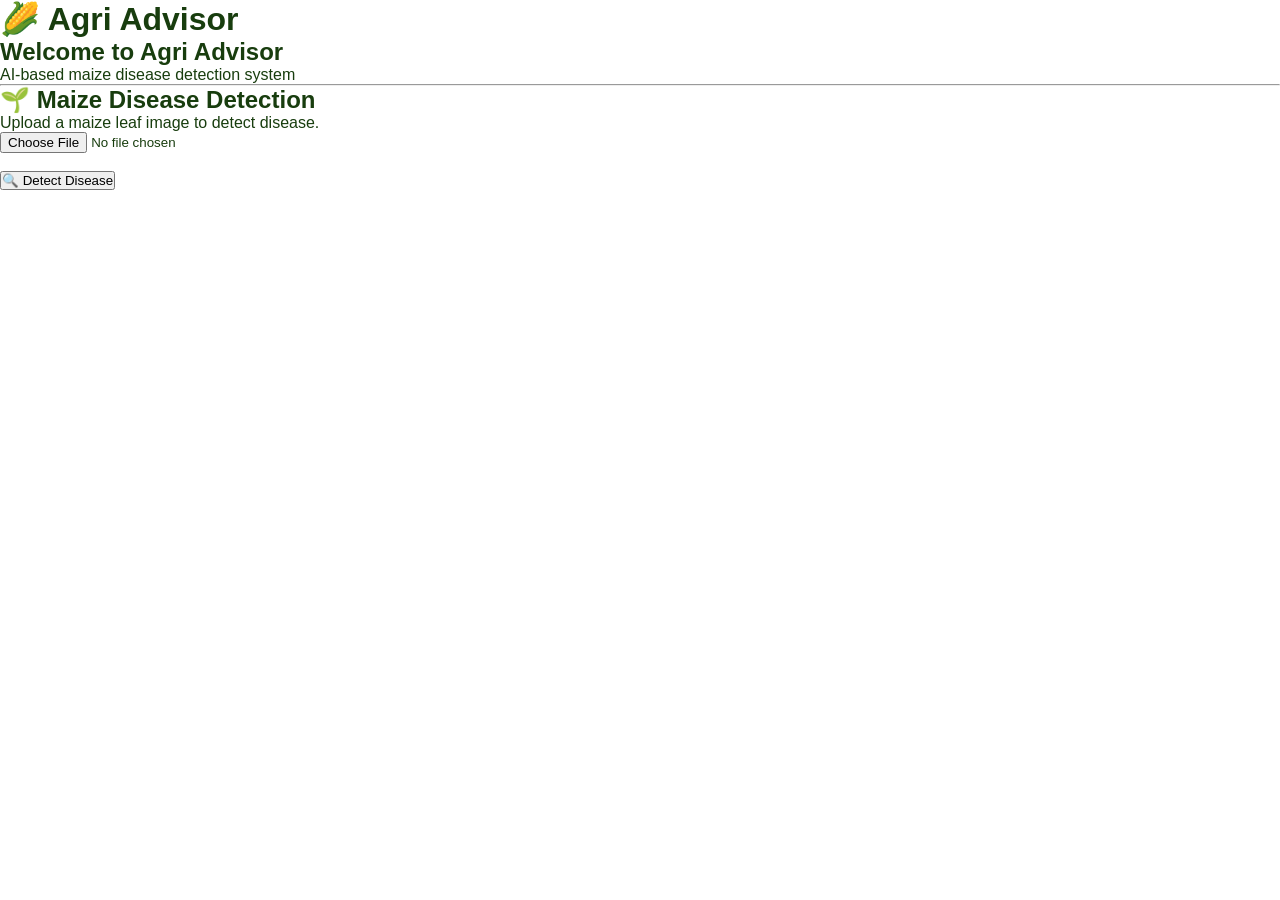
==== dashboard.html @ 48e2f0b3 "Initial commit - Agri Advisor maize disease detection" ====
<!DOCTYPE html>
<html lang="en">

<head>
    <meta charset="UTF-8">
    <meta name="viewport" content="width=device-width, initial-scale=1.0">

    <title>Agri Advisor Dashboard</title>

    <link rel="stylesheet" href="style.css">
</head>

<body>

    <h1>🌽 Agri Advisor</h1>

    <h2>Welcome to Agri Advisor</h2>

    <p>
        AI-based maize disease detection system
    </p>

    <hr>

    <h2>🌱 Maize Disease Detection</h2>

    <p>
        Upload a maize leaf image to detect disease.
    </p>

    <input
        type="file"
        id="maizeImage"
        accept="image/*"
    >

    <br><br>

    <button>
        🔍 Detect Disease
    </button>

</body>

</html>
---- style.css ----
* {
    margin: 0;
    padding: 0;
    box-sizing: border-box;
}

html {
    scroll-behavior: smooth;
}

body {
    font-family: Arial, sans-serif;
    color: #183d0e;
}


/* =========================
   NAVBAR
========================= */

.navbar {
    height: 75px;

    padding: 0 7%;

    display: flex;

    justify-content: space-between;

    align-items: center;

    background: #0b3008;

    color: white;
}

.logo {
    font-size: 24px;

    font-weight: bold;
}

.nav-links {
    display: flex;

    align-items: center;

    gap: 28px;
}

.nav-links a {
    color: white;

    text-decoration: none;

    font-size: 15px;
}

.nav-links a:hover {
    color: #d8ef61;
}

.nav-links button {
    border: none;

    background: #379b14;

    color: white;

    padding: 12px 24px;

    border-radius: 25px;

    cursor: pointer;

    font-weight: bold;
}


/* =========================
   HERO
========================= */

.hero {
    min-height: 650px;

    display: flex;

    align-items: center;

    padding: 80px 8%;

    background:
        linear-gradient(
            90deg,
            rgba(5, 35, 5, 0.88),
            rgba(5, 35, 5, 0.25)
        ),
        linear-gradient(
            135deg,
            #315b20,
            #87a95d
        );

    color: white;
}

.hero-content {
    max-width: 650px;
}

.small-title {
    display: inline-block;

    border: 1px solid #d8ef61;

    padding: 8px 15px;

    border-radius: 20px;

    color: #d8ef61;

    font-size: 13px;

    margin-bottom: 20px;
}

.hero h1 {
    font-size: 60px;

    line-height: 1.05;

    margin-bottom: 25px;
}

.hero p {
    max-width: 560px;

    font-size: 18px;

    line-height: 1.6;

    margin-bottom: 30px;
}

.hero-buttons {
    display: flex;

    gap: 15px;

    align-items: center;
}

.primary-button {
    border: none;

    background: #399c10;

    color: white;

    padding: 15px 25px;

    border-radius: 30px;

    font-size: 16px;

    font-weight: bold;

    cursor: pointer;
}

.primary-button:hover {
    background: #2e800c;
}

.secondary-button {
    color: white;

    border: 2px solid #d8ef61;

    padding: 13px 25px;

    border-radius: 30px;

    text-decoration: none;
}


/* =========================
   SECTION HEADING
========================= */

.section-heading {
    text-align: center;

    margin-bottom: 45px;
}

.section-heading span {
    color: #3a8c16;

    font-size: 14px;

    font-weight: bold;
}

.section-heading h2 {
    font-size: 40px;

    margin: 12px 0;

    color: #173f0c;
}

.section-heading p {
    color: #666;

    font-size: 17px;
}


/* =========================
   FEATURES
========================= */

.features {
    padding: 90px 8%;

    background: #f7f9f3;
}

.feature-container {
    display: grid;

    grid-template-columns:
        repeat(3, 1fr);

    gap: 25px;
}

.feature-card {
    background: white;

    padding: 35px;

    border-radius: 20px;

    box-shadow:
        0 10px 30px rgba(0, 0, 0, 0.08);

    text-align: center;

    transition: 0.3s;
}

.feature-card:hover {
    transform: translateY(-8px);
}

.icon {
    font-size: 50px;

    margin-bottom: 15px;
}

.feature-card h3 {
    font-size: 23px;

    margin-bottom: 12px;
}

.feature-card p {
    color: #666;

    line-height: 1.6;
}


/* =========================
   ABOUT
========================= */

.about {
    padding: 100px 12%;

    background: #103609;

    color: white;
}

.about div {
    max-width: 750px;
}

.about span {
    color: #d8ef61;

    font-weight: bold;
}

.about h2 {
    font-size: 42px;

    margin: 15px 0 20px;
}

.about p {
    line-height: 1.7;

    color: #d7e2d4;

    margin-bottom: 15px;
}


/* =========================
   SERVICES
========================= */

.services {
    padding: 90px 8%;
}

.service-container {
    display: grid;

    grid-template-columns:
        repeat(3, 1fr);

    gap: 25px;
}

.service-card {
    padding: 35px;

    background: #176c0b;

    color: white;

    border-radius: 20px;

    font-size: 50px;
}

.service-card h3 {
    font-size: 23px;

    margin: 15px 0 10px;
}

.service-card p {
    font-size: 16px;

    line-height: 1.5;

    color: #e0efd9;
}


/* =========================
   CONTACT
========================= */

.contact {
    padding: 80px 20px;

    text-align: center;

    background: #f0f6e9;
}

.contact h2 {
    font-size: 38px;

    margin-bottom: 15px;
}

.contact p {
    color: #666;

    margin-bottom: 25px;
}


/* =========================
   FOOTER
========================= */

footer {
    background: #062603;

    color: white;

    text-align: center;

    padding: 45px;
}

footer p {
    margin-top: 10px;

    color: #c5d5c0;
}


/* =========================
   LOGIN POPUP
========================= */

.login-overlay {
    position: fixed;

    inset: 0;

    display: none;

    justify-content: center;

    align-items: center;

    background: rgba(0, 0, 0, 0.45);

    backdrop-filter: blur(5px);

    z-index: 1000;
}

.login-overlay.active {
    display: flex;
}

.login-box {
    position: relative;

    width: 460px;

    padding: 45px;

    border: 2px solid rgba(255, 255, 255, 0.8);

    border-radius: 25px;

    background:
        rgba(255, 255, 255, 0.2);

    backdrop-filter: blur(18px);

    color: white;

    box-shadow:
        0 15px 50px rgba(0, 0, 0, 0.3);
}

.login-box h2 {
    font-size: 40px;

    margin-bottom: 10px;
}

.login-box > p {
    margin-bottom: 30px;
}

.close-button {
    position: absolute;

    right: 20px;

    top: 15px;

    border: none;

    background: transparent;

    color: white;

    font-size: 32px;

    cursor: pointer;
}

.input-box {
    position: relative;

    margin-bottom: 20px;
}

.input-box input {
    width: 100%;

    padding: 17px 50px 17px 18px;

    border-radius: 16px;

    border: 1px solid rgba(255, 255, 255, 0.7);

    background: rgba(255, 255, 255, 0.12);

    color: white;

    font-size: 16px;

    outline: none;
}

.input-box input::placeholder {
    color: white;

    opacity: 0.8;
}

.input-box span {
    position: absolute;

    right: 18px;

    top: 50%;

    transform: translateY(-50%);

    cursor: pointer;
}

.remember {
    display: block;

    margin-bottom: 25px;
}

.remember input {
    margin-right: 8px;
}

.login-button {
    width: 100%;

    padding: 16px;

    border: none;

    border-radius: 15px;

    background:
        linear-gradient(
            90deg,
            #b8d568,
            #39870f
        );

    color: white;

    font-size: 19px;

    font-weight: bold;

    cursor: pointer;
}

.signup-text {
    text-align: center;

    margin-top: 22px;
}

.signup-text a {
    color: white;

    font-weight: bold;
}


/* =========================
   MOBILE
========================= */

@media (max-width: 768px) {

    .nav-links a {
        display: none;
    }

    .hero h1 {
        font-size: 42px;
    }

    .hero-buttons {
        flex-direction: column;

        align-items: flex-start;
    }

    .feature-container,
    .service-container {
        grid-template-columns: 1fr;
    }

    .login-box {
        width: 90%;

        padding: 30px;
    }

}
/* =========================
   DASHBOARD
========================= */

.dashboard-hero {

    min-height: 500px;

    padding: 90px 8%;

    display: flex;

    align-items: center;

    color: white;

    background:
        linear-gradient(
            90deg,
            rgba(5, 40, 5, 0.9),
            rgba(5, 40, 5, 0.3)
        ),
        linear-gradient(
            135deg,
            #39722d,
            #8baa62
        );

}

.dashboard-hero h1 {

    font-size: 55px;

    line-height: 1.1;

    margin: 20px 0;

}

.dashboard-hero p {

    max-width: 600px;

    font-size: 18px;

    line-height: 1.6;

    margin-bottom: 30px;

}

.dashboard-button {

    display: inline-block;

    text-decoration: none;

}


.dashboard-section {

    padding: 90px 8%;

    background: #f5f8f1;

}


.dashboard-cards {

    display: grid;

    grid-template-columns:
        repeat(4, 1fr);

    gap: 22px;

}


.dashboard-card {

    background: white;

    padding: 30px;

    border-radius: 20px;

    box-shadow:
        0 10px 30px rgba(0,0,0,0.08);

    transition: 0.3s;

}


.dashboard-card:hover {

    transform: translateY(-7px);

}


.dashboard-icon {

    font-size: 45px;

    margin-bottom: 15px;

}


.dashboard-card h3 {

    font-size: 21px;

    color: #16470c;

    margin-bottom: 12px;

}


.dashboard-card p {

    color: #666;

    line-height: 1.6;

    margin-bottom: 20px;

}


.dashboard-card a {

    color: #328b12;

    font-weight: bold;

    text-decoration: none;

}


/* AI PROCESS */

.ai-process {

    padding: 90px 8%;

    background: #0c3507;

    color: white;

}


.ai-process .section-heading h2 {

    color: white;

}


.process-container {

    display: grid;

    grid-template-columns:
        repeat(4, 1fr);

    gap: 20px;

}


.process-card {

    padding: 30px;

    border: 1px solid
        rgba(255,255,255,0.2);

    border-radius: 20px;

}


.process-card span {

    font-size: 30px;

    color: #d8ef61;

    font-weight: bold;

}


.process-card h3 {

    margin: 15px 0;

}


.process-card p {

    color: #d5dfd2;

    line-height: 1.5;

}


/* DASHBOARD MOBILE */

@media (max-width: 900px) {

    .dashboard-cards {

        grid-template-columns:
            repeat(2, 1fr);

    }

    .process-container {

        grid-template-columns:
            repeat(2, 1fr);

    }

}


@media (max-width: 600px) {

    .dashboard-cards {

        grid-template-columns: 1fr;

    }

    .process-container {

        grid-template-columns: 1fr;

    }

    .dashboard-hero h1 {

        font-size: 40px;

    }

}
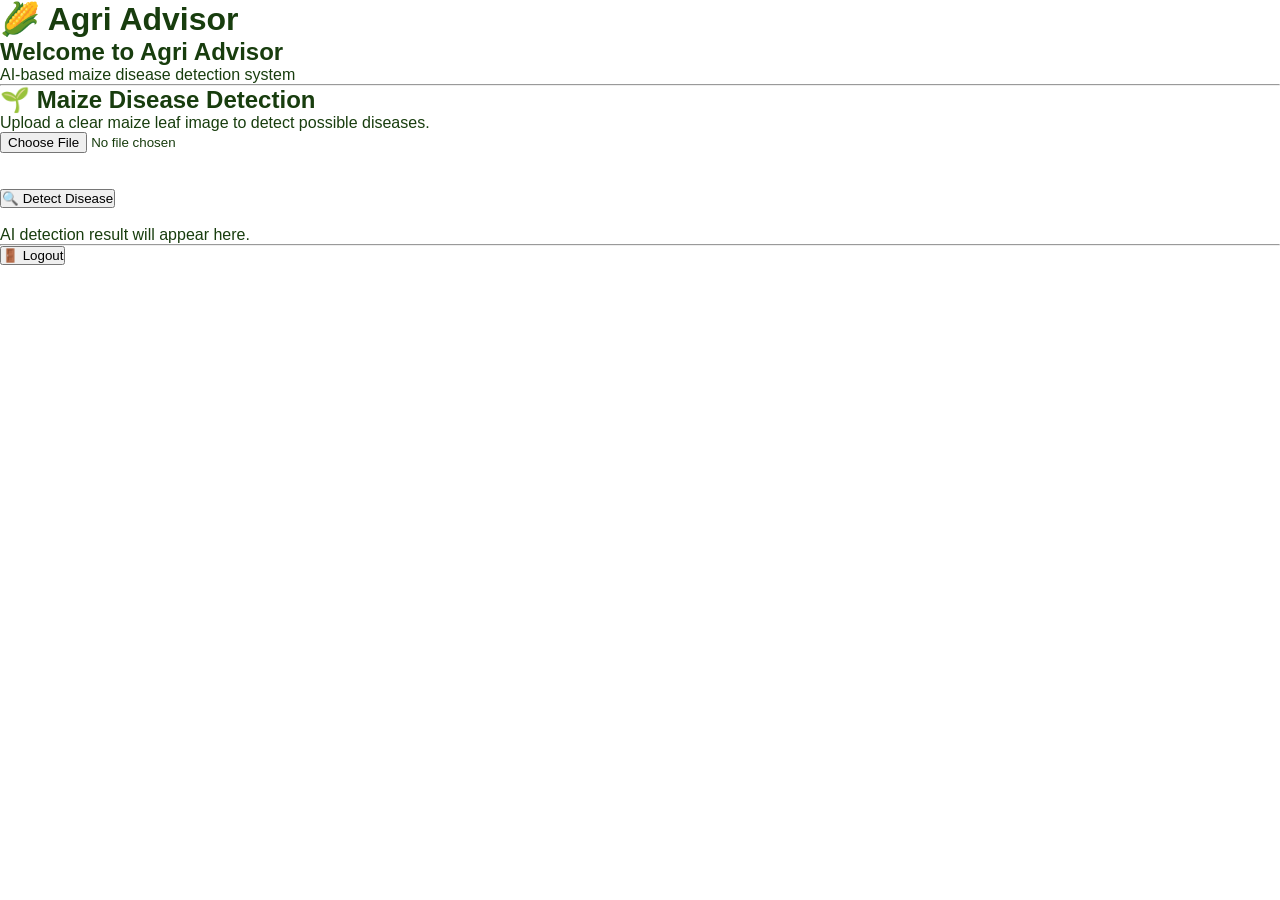
==== commit f3e79ab7: "Add maize gate and fix image upload" ====
--- a/dashboard.html
+++ b/dashboard.html
@@ -2,19 +2,36 @@
 <html lang="en">
 
 <head>
+
     <meta charset="UTF-8">
-    <meta name="viewport" content="width=device-width, initial-scale=1.0">
+
+    <meta
+        name="viewport"
+        content="width=device-width, initial-scale=1.0"
+    >
 
     <title>Agri Advisor Dashboard</title>
 
-    <link rel="stylesheet" href="style.css">
+    <!-- Your existing CSS -->
+    <link
+        rel="stylesheet"
+        href="style.css"
+    >
+
 </head>
+
 
 <body>
 
+    <!-- ============================= -->
+    <!-- HEADER -->
+    <!-- ============================= -->
+
     <h1>🌽 Agri Advisor</h1>
 
-    <h2>Welcome to Agri Advisor</h2>
+    <h2>
+        Welcome to Agri Advisor
+    </h2>
 
     <p>
         AI-based maize disease detection system
@@ -22,11 +39,22 @@
 
     <hr>
 
-    <h2>🌱 Maize Disease Detection</h2>
+
+    <!-- ============================= -->
+    <!-- MAIZE DISEASE DETECTION -->
+    <!-- ============================= -->
+
+    <h2>
+        🌱 Maize Disease Detection
+    </h2>
 
     <p>
-        Upload a maize leaf image to detect disease.
+        Upload a clear maize leaf image
+        to detect possible diseases.
     </p>
+
+
+    <!-- IMAGE UPLOAD -->
 
     <input
         type="file"
@@ -34,11 +62,114 @@
         accept="image/*"
     >
 
-    <br><br>
 
-    <button>
+    <br>
+    <br>
+
+
+    <!-- IMAGE PREVIEW -->
+
+    <img
+        id="imagePreview"
+        src=""
+        alt="Selected maize image"
+        style="
+            display:none;
+            max-width:400px;
+            max-height:300px;
+            margin-top:10px;
+        "
+    >
+
+
+    <br>
+
+
+    <!-- DETECT BUTTON -->
+
+    <button
+        type="button"
+        onclick="detectDisease()"
+    >
         🔍 Detect Disease
     </button>
+
+
+    <br>
+    <br>
+
+
+    <!-- ============================= -->
+    <!-- AI RESULT -->
+    <!-- ============================= -->
+
+    <div id="result">
+
+        <p>
+            AI detection result will appear here.
+        </p>
+
+    </div>
+
+
+    <hr>
+
+
+    <!-- ============================= -->
+    <!-- LOGOUT -->
+    <!-- ============================= -->
+
+    <button
+        type="button"
+        onclick="logout()"
+    >
+        🚪 Logout
+    </button>
+
+
+    <!-- ============================= -->
+    <!-- JAVASCRIPT -->
+    <!-- ============================= -->
+
+    <script src="script.js"></script>
+
+
+    <!-- ============================= -->
+    <!-- IMAGE PREVIEW SCRIPT -->
+    <!-- ============================= -->
+
+    <script>
+
+        const maizeImage =
+            document.getElementById("maizeImage");
+
+        const imagePreview =
+            document.getElementById("imagePreview");
+
+
+        maizeImage.addEventListener(
+            "change",
+            function () {
+
+                const file =
+                    this.files[0];
+
+
+                if (file) {
+
+                    imagePreview.src =
+                        URL.createObjectURL(file);
+
+                    imagePreview.style.display =
+                        "block";
+
+                }
+
+            }
+        );
+
+    </script>
+
 
 </body>
 
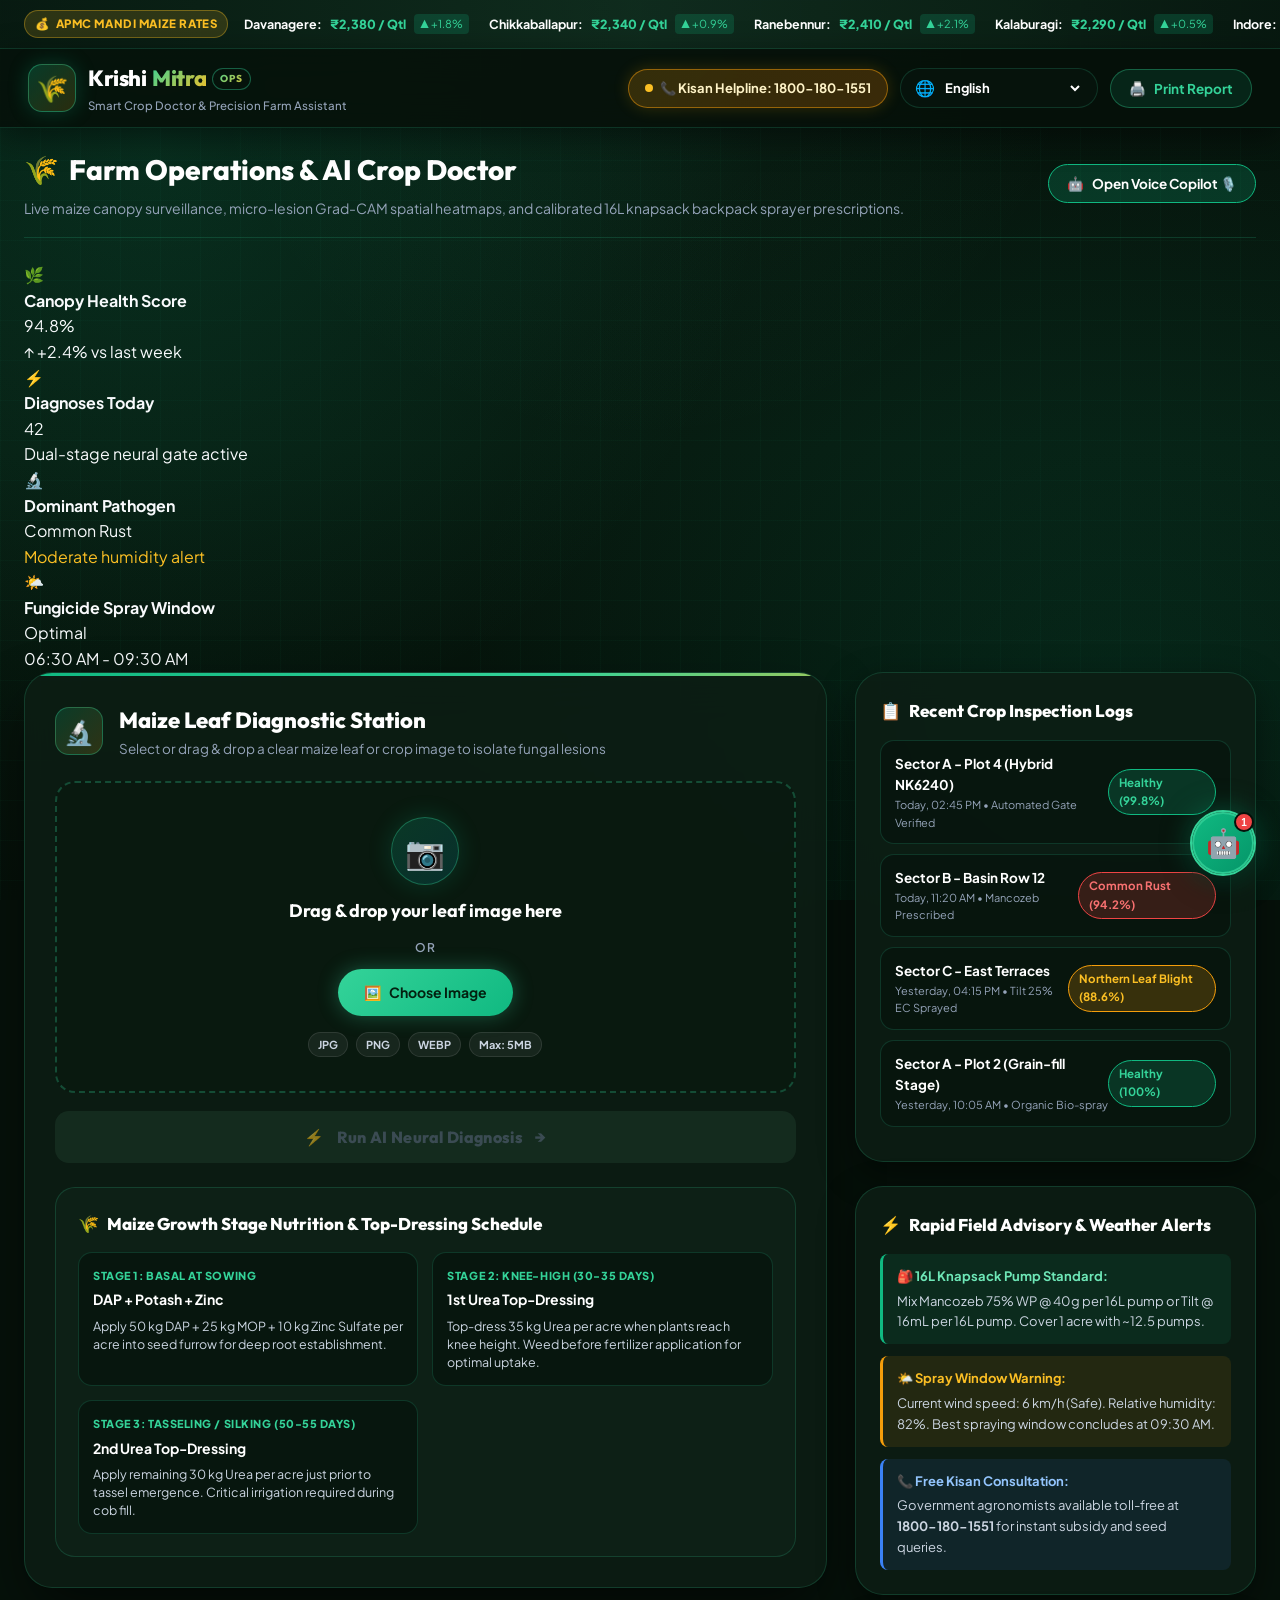
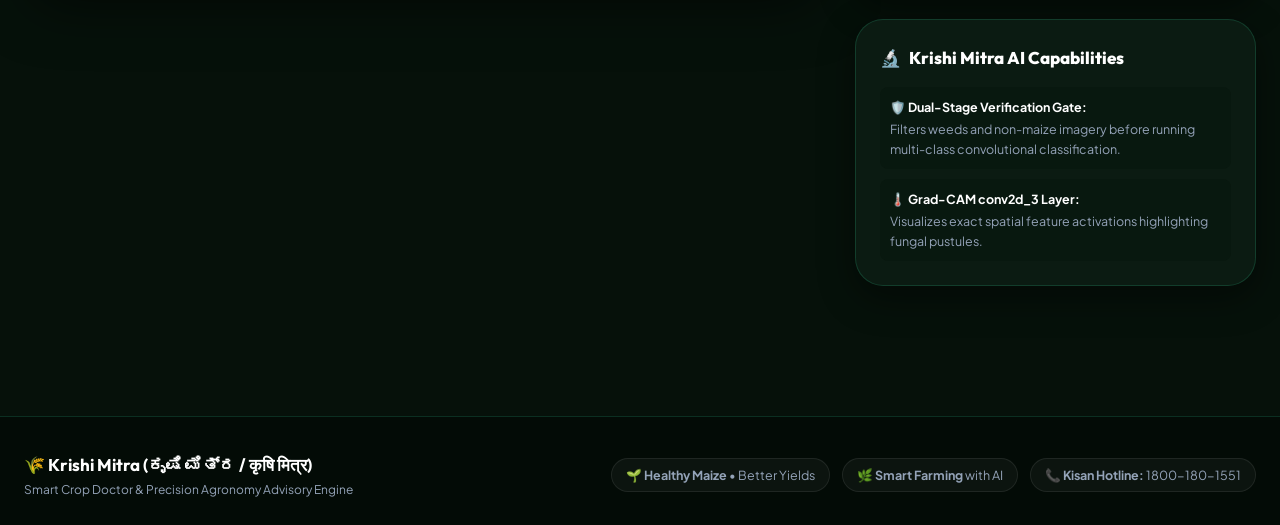
==== commit e1da8523: "Update maize disease detection application" ====
--- a/dashboard.html
+++ b/dashboard.html
@@ -1,176 +1,550 @@
+
 <!DOCTYPE html>
 <html lang="en">
 
 <head>
-
     <meta charset="UTF-8">
-
-    <meta
-        name="viewport"
-        content="width=device-width, initial-scale=1.0"
-    >
-
-    <title>Agri Advisor Dashboard</title>
-
-    <!-- Your existing CSS -->
-    <link
-        rel="stylesheet"
-        href="style.css"
-    >
-
+    <meta name="viewport" content="width=device-width, initial-scale=1.0">
+    <title>Krishi Mitra - Farm Operations & AI Crop Doctor Dashboard</title>
+    <link rel="preconnect" href="https://fonts.googleapis.com">
+    <link rel="preconnect" href="https://fonts.gstatic.com" crossorigin>
+    <link href="https://fonts.googleapis.com/css2?family=Outfit:wght@400;500;600;700;800;900&family=Plus+Jakarta+Sans:wght@300;400;500;600;700;800&display=swap" rel="stylesheet">
+    <link rel="stylesheet" href="style.css">
+    <style>
+        .dash-container {
+            max-width: 1540px;
+            margin: 0 auto;
+            padding: 20px 24px 80px;
+            position: relative;
+            z-index: 1;
+        }
+
+        .dash-topbar {
+            display: flex;
+            align-items: center;
+            justify-content: space-between;
+            flex-wrap: wrap;
+            gap: 16px;
+            margin-bottom: 24px;
+            padding-bottom: 18px;
+            border-bottom: 1px solid var(--border-subtle);
+        }
+
+        .dash-title-group h1 {
+            font-family: var(--font-heading);
+            font-size: 28px;
+            font-weight: 800;
+            color: #ffffff;
+            display: flex;
+            align-items: center;
+            gap: 10px;
+        }
+
+        .dash-title-group p {
+            font-size: 14px;
+            color: var(--text-muted);
+            margin-top: 4px;
+        }
+
+        .dash-actions {
+            display: flex;
+            align-items: center;
+            gap: 12px;
+            flex-wrap: wrap;
+        }
+
+        .recent-table-card {
+            background: var(--bg-surface);
+            backdrop-filter: blur(20px);
+            border: 1px solid var(--border-subtle);
+            border-radius: var(--radius-xl);
+            padding: 24px;
+            box-shadow: var(--shadow-md);
+        }
+
+        .recent-table-card h3 {
+            font-family: var(--font-heading);
+            font-size: 17px;
+            font-weight: 800;
+            color: #ffffff;
+            margin-bottom: 16px;
+            display: flex;
+            align-items: center;
+            gap: 8px;
+        }
+
+        .log-item {
+            display: flex;
+            align-items: center;
+            justify-content: space-between;
+            padding: 12px 14px;
+            background: rgba(6, 18, 12, 0.6);
+            border: 1px solid var(--border-subtle);
+            border-radius: var(--radius-md);
+            margin-bottom: 10px;
+            transition: all 0.2s ease;
+        }
+
+        .log-item:hover {
+            border-color: var(--border-hover);
+            background: rgba(10, 26, 18, 0.8);
+        }
+
+        .log-name {
+            font-weight: 700;
+            font-size: 13.5px;
+            color: #ffffff;
+        }
+
+        .log-time {
+            font-size: 11px;
+            color: var(--text-muted);
+        }
+
+        .log-badge {
+            font-size: 11.5px;
+            font-weight: 700;
+            padding: 4px 10px;
+            border-radius: var(--radius-full);
+        }
+
+        .badge-green {
+            background: rgba(16, 185, 129, 0.2);
+            color: #34d399;
+            border: 1px solid #10b981;
+        }
+
+        .badge-amber {
+            background: rgba(245, 158, 11, 0.2);
+            color: #fbbf24;
+            border: 1px solid #f59e0b;
+        }
+
+        .badge-red {
+            background: rgba(239, 68, 68, 0.2);
+            color: #f87171;
+            border: 1px solid #ef4444;
+        }
+
+        /* Full-width responsive workspace when bot is floating */
+        .dashboard-main-layout {
+            display: grid;
+            grid-template-columns: 2fr 1fr;
+            gap: 28px;
+            align-items: start;
+        }
+
+        @media (max-width: 1080px) {
+            .dashboard-main-layout {
+                grid-template-columns: 1fr;
+            }
+        }
+    </style>
 </head>
 
-
 <body>
 
-    <!-- ============================= -->
-    <!-- HEADER -->
-    <!-- ============================= -->
-
-    <h1>🌽 Agri Advisor</h1>
-
-    <h2>
-        Welcome to Agri Advisor
-    </h2>
-
-    <p>
-        AI-based maize disease detection system
-    </p>
-
-    <hr>
-
-
-    <!-- ============================= -->
-    <!-- MAIZE DISEASE DETECTION -->
-    <!-- ============================= -->
-
-    <h2>
-        🌱 Maize Disease Detection
-    </h2>
-
-    <p>
-        Upload a clear maize leaf image
-        to detect possible diseases.
-    </p>
-
-
-    <!-- IMAGE UPLOAD -->
-
-    <input
-        type="file"
-        id="maizeImage"
-        accept="image/*"
-    >
-
-
-    <br>
-    <br>
-
-
-    <!-- IMAGE PREVIEW -->
-
-    <img
-        id="imagePreview"
-        src=""
-        alt="Selected maize image"
-        style="
-            display:none;
-            max-width:400px;
-            max-height:300px;
-            margin-top:10px;
-        "
-    >
-
-
-    <br>
-
-
-    <!-- DETECT BUTTON -->
-
-    <button
-        type="button"
-        onclick="detectDisease()"
-    >
-        🔍 Detect Disease
-    </button>
-
-
-    <br>
-    <br>
-
-
-    <!-- ============================= -->
-    <!-- AI RESULT -->
-    <!-- ============================= -->
-
-    <div id="result">
-
-        <p>
-            AI detection result will appear here.
-        </p>
-
-    </div>
-
-
-    <hr>
-
-
-    <!-- ============================= -->
-    <!-- LOGOUT -->
-    <!-- ============================= -->
-
-    <button
-        type="button"
-        onclick="logout()"
-    >
-        🚪 Logout
-    </button>
-
-
-    <!-- ============================= -->
-    <!-- JAVASCRIPT -->
-    <!-- ============================= -->
-
-    <script src="script.js"></script>
-
-
-    <!-- ============================= -->
-    <!-- IMAGE PREVIEW SCRIPT -->
-    <!-- ============================= -->
-
-    <script>
-
-        const maizeImage =
-            document.getElementById("maizeImage");
-
-        const imagePreview =
-            document.getElementById("imagePreview");
-
-
-        maizeImage.addEventListener(
-            "change",
-            function () {
-
-                const file =
-                    this.files[0];
-
-
-                if (file) {
-
-                    imagePreview.src =
-                        URL.createObjectURL(file);
-
-                    imagePreview.style.display =
-                        "block";
-
-                }
-
-            }
-        );
-
-    </script>
-
+<!-- =====================================================
+     1. REAL-WORLD APMC MANDI LIVE MARKET TICKER
+===================================================== -->
+<div class="mandi-ticker-bar">
+    <span class="mandi-ticker-badge">💰 <span data-i18n="mandi_badge">APMC Mandi Maize Rates</span></span>
+    <div class="mandi-items-track">
+        <div class="mandi-item">
+            <span class="mandi-name">Davanagere:</span>
+            <span class="mandi-price">₹2,380 / Qtl</span>
+            <span class="mandi-trend up">▲ +1.8%</span>
+        </div>
+        <div class="mandi-item">
+            <span class="mandi-name">Chikkaballapur:</span>
+            <span class="mandi-price">₹2,340 / Qtl</span>
+            <span class="mandi-trend up">▲ +0.9%</span>
+        </div>
+        <div class="mandi-item">
+            <span class="mandi-name">Ranebennur:</span>
+            <span class="mandi-price">₹2,410 / Qtl</span>
+            <span class="mandi-trend up">▲ +2.1%</span>
+        </div>
+        <div class="mandi-item">
+            <span class="mandi-name">Kalaburagi:</span>
+            <span class="mandi-price">₹2,290 / Qtl</span>
+            <span class="mandi-trend up">▲ +0.5%</span>
+        </div>
+        <div class="mandi-item">
+            <span class="mandi-name">Indore:</span>
+            <span class="mandi-price">₹2,310 / Qtl</span>
+            <span class="mandi-trend up">▲ +1.2%</span>
+        </div>
+        <div class="mandi-item">
+            <span class="mandi-name">Nizamabad:</span>
+            <span class="mandi-price">₹2,360 / Qtl</span>
+            <span class="mandi-trend up">▲ +1.5%</span>
+        </div>
+    </div>
+    <div class="mandi-msp-box">
+        <strong>Govt MSP:</strong> ₹2,225/Qtl • <span data-i18n="moisture_rule">Standard Moisture: &lt;14%</span>
+    </div>
+</div>
+
+<!-- =====================================================
+     2. STICKY GLASS HEADER WITH KISAN HELPLINE
+===================================================== -->
+<header class="main-header">
+    <div class="header-container">
+        <a href="/" class="brand">
+            <div class="brand-logo-badge">🌾</div>
+            <div class="brand-text">
+                <h1>Krishi <span>Mitra</span> <span class="brand-badge">OPS</span></h1>
+                <p data-i18n="tagline">Smart Crop Doctor & Precision Farm Assistant</p>
+            </div>
+        </a>
+
+        <div class="header-actions">
+            <!-- KISAN EMERGENCY HELPLINE DIRECT DIALER -->
+            <a href="tel:18001801551" class="btn-helpline" title="Call National Kisan Call Center (Free 6 AM - 10 PM)">
+                <span class="helpline-pulse"></span>
+                <span>📞 <strong data-i18n="kisan_call">Kisan Helpline: 1800-180-1551</strong></span>
+            </a>
+
+            <!-- TRILINGUAL SELECTOR -->
+            <div class="language-box">
+                <span>🌐</span>
+                <select id="languageSelector">
+                    <option value="en">English</option>
+                    <option value="kn">ಕನ್ನಡ (Kannada)</option>
+                    <option value="hi">हिन्दी (Hindi)</option>
+                </select>
+            </div>
+
+            <button type="button" onclick="window.print()" class="btn-action-outline">🖨️ <span data-i18n="print_slip">Print Report</span></button>
+        </div>
+    </div>
+</header>
+
+<!-- =====================================================
+     3. DASHBOARD WORKSPACE
+===================================================== -->
+<main class="dash-container">
+    <div class="dash-topbar">
+        <div class="dash-title-group">
+            <h1>🌾 <span data-i18n="dash_heading">Farm Operations & AI Crop Doctor</span></h1>
+            <p data-i18n="dash_subheading">Live maize canopy surveillance, micro-lesion Grad-CAM spatial heatmaps, and calibrated 16L knapsack backpack sprayer prescriptions.</p>
+        </div>
+        <div class="dash-actions">
+            <button type="button" onclick="window.openFloatingChat()" class="btn-action-outline" style="background: rgba(16, 185, 129, 0.2); border-color: #10b981; color: #ffffff;">
+                🤖 <span data-i18n="open_bot_btn">Open Voice Copilot 🎙️</span>
+            </button>
+        </div>
+    </div>
+
+    <!-- METRICS CARDS ROW -->
+    <div class="dashboard-hero-metric-grid">
+        <div class="dash-metric-card">
+            <div class="dash-metric-icon">🌿</div>
+            <div class="dash-metric-info">
+                <h4 data-i18n="metric_health">Canopy Health Score</h4>
+                <div class="value">94.8%</div>
+                <div class="subtext">↑ +2.4% vs last week</div>
+            </div>
+        </div>
+
+        <div class="dash-metric-card">
+            <div class="dash-metric-icon">⚡</div>
+            <div class="dash-metric-info">
+                <h4 data-i18n="metric_scans">Diagnoses Today</h4>
+                <div class="value">42</div>
+                <div class="subtext">Dual-stage neural gate active</div>
+            </div>
+        </div>
+
+        <div class="dash-metric-card">
+            <div class="dash-metric-icon">🔬</div>
+            <div class="dash-metric-info">
+                <h4 data-i18n="metric_pathogen">Dominant Pathogen</h4>
+                <div class="value">Common Rust</div>
+                <div class="subtext" style="color: #fbbf24;">Moderate humidity alert</div>
+            </div>
+        </div>
+
+        <div class="dash-metric-card">
+            <div class="dash-metric-icon">🌤️</div>
+            <div class="dash-metric-info">
+                <h4 data-i18n="metric_window">Fungicide Spray Window</h4>
+                <div class="value">Optimal</div>
+                <div class="subtext">06:30 AM - 09:30 AM</div>
+            </div>
+        </div>
+    </div>
+
+    <!-- MAIN DASHBOARD LAYOUT (WIDE WORKSPACE) -->
+    <div class="dashboard-main-layout">
+
+        <!-- LEFT COLUMN: LEAF SCANNER, HEATMAP & PRESCRIPTION ENGINE -->
+        <section class="detection-card">
+            <div class="section-heading">
+                <div class="heading-icon">🔬</div>
+                <div>
+                    <h2 data-i18n="upload_title">Maize Leaf Diagnostic Station</h2>
+                    <p data-i18n="upload_subtitle">Select or drag & drop a clear maize leaf or crop image to isolate fungal lesions</p>
+                </div>
+            </div>
+
+            <!-- UPLOAD DROP ZONE -->
+            <div id="uploadArea" class="upload-area">
+                <!-- DEFAULT STATE -->
+                <div id="uploadContent" class="upload-content">
+                    <div class="upload-icon-circle">📷</div>
+                    <h3 data-i18n="drag_drop">Drag & drop your leaf image here</h3>
+                    <p class="or-divider" data-i18n="or">or</p>
+                    <label for="imageInput" class="choose-image-button">
+                        🖼️ <span data-i18n="choose_image">Choose Image</span>
+                    </label>
+                    <div class="format-badges">
+                        <span class="format-badge">JPG</span>
+                        <span class="format-badge">PNG</span>
+                        <span class="format-badge">WEBP</span>
+                        <span class="format-badge" data-i18n="max_size">Max: 5MB</span>
+                    </div>
+                </div>
+
+                <!-- SELECTED PREVIEW STATE -->
+                <div id="selectedImageContent" class="selected-image-content">
+                    <div class="selected-image-header">
+                        <span class="ready-pill">
+                            <span>✅</span>
+                            <span data-i18n="image_ready">Leaf Image Ready for Diagnosis</span>
+                        </span>
+                        <button type="button" id="removeImageButton" class="image-close-button" title="Remove">✕</button>
+                    </div>
+
+                    <div class="selected-image-wrapper">
+                        <img id="imagePreview" src="" alt="Selected maize leaf">
+                        <div class="scanning-laser-line" id="laserLine"></div>
+                    </div>
+
+                    <div id="selectedFileName" class="selected-file-name"></div>
+
+                    <div class="image-actions">
+                        <button type="button" id="changeImageButton" class="change-image-button">
+                            🔄 <span data-i18n="change_image">Change Image</span>
+                        </button>
+                        <button type="button" id="removeImageButton2" class="remove-image-button">
+                            🗑️ <span data-i18n="remove_image">Remove</span>
+                        </button>
+                    </div>
+                </div>
+
+                <input type="file" id="imageInput" name="file" accept="image/jpeg,image/png,image/webp" hidden>
+            </div>
+
+            <!-- DETECT CTA BUTTON -->
+            <button id="detectButton" class="detect-button" disabled>
+                <span>⚡</span>
+                <span id="detectButtonText" data-i18n="run_diagnosis">Run AI Neural Diagnosis</span>
+                <span>→</span>
+            </button>
+
+            <!-- LOADING / SCANNING STATE -->
+            <div id="loadingSection" class="loading-section">
+                <div class="spinner"></div>
+                <p data-i18n="analyzing">Krishi Mitra AI is verifying leaf authenticity and computing Grad-CAM spatial heatmap...</p>
+            </div>
+
+            <!-- DIAGNOSTIC RESULT AREA -->
+            <div id="result" class="result-area"></div>
+
+            <!-- REAL-WORLD FERTILIZER TOP-DRESSING STAGE GUIDE -->
+            <div class="fertilizer-schedule-card">
+                <h3>🌾 <span data-i18n="fert_title">Maize Growth Stage Nutrition & Top-Dressing Schedule</span></h3>
+                <div class="fert-stages-row">
+                    <div class="fert-stage-box">
+                        <div class="fert-stage-tag" data-i18n="fert_v0_tag">Stage 1: Basal at Sowing</div>
+                        <div class="fert-stage-title" data-i18n="fert_v0_title">DAP + Potash + Zinc</div>
+                        <div class="fert-stage-desc" data-i18n="fert_v0_desc">Apply 50 kg DAP + 25 kg MOP + 10 kg Zinc Sulfate per acre into seed furrow for deep root establishment.</div>
+                    </div>
+                    <div class="fert-stage-box">
+                        <div class="fert-stage-tag" data-i18n="fert_v4_tag">Stage 2: Knee-High (30-35 Days)</div>
+                        <div class="fert-stage-title" data-i18n="fert_v4_title">1st Urea Top-Dressing</div>
+                        <div class="fert-stage-desc" data-i18n="fert_v4_desc">Top-dress 35 kg Urea per acre when plants reach knee height. Weed before fertilizer application for optimal uptake.</div>
+                    </div>
+                    <div class="fert-stage-box">
+                        <div class="fert-stage-tag" data-i18n="fert_v8_tag">Stage 3: Tasseling / Silking (50-55 Days)</div>
+                        <div class="fert-stage-title" data-i18n="fert_v8_title">2nd Urea Top-Dressing</div>
+                        <div class="fert-stage-desc" data-i18n="fert_v8_desc">Apply remaining 30 kg Urea per acre just prior to tassel emergence. Critical irrigation required during cob fill.</div>
+                    </div>
+                </div>
+            </div>
+        </section>
+
+        <!-- RIGHT COLUMN: RECENT INSPECTION LOGS & WEATHER ACTIONS -->
+        <div style="display: flex; flex-direction: column; gap: 24px;">
+
+            <!-- RECENT FIELD INSPECTIONS -->
+            <div class="recent-table-card">
+                <h3>📋 <span data-i18n="logs_title">Recent Crop Inspection Logs</span></h3>
+
+                <div class="log-item">
+                    <div>
+                        <div class="log-name">Sector A - Plot 4 (Hybrid NK6240)</div>
+                        <div class="log-time">Today, 02:45 PM • Automated Gate Verified</div>
+                    </div>
+                    <span class="log-badge badge-green">Healthy (99.8%)</span>
+                </div>
+
+                <div class="log-item">
+                    <div>
+                        <div class="log-name">Sector B - Basin Row 12</div>
+                        <div class="log-time">Today, 11:20 AM • Mancozeb Prescribed</div>
+                    </div>
+                    <span class="log-badge badge-red">Common Rust (94.2%)</span>
+                </div>
+
+                <div class="log-item">
+                    <div>
+                        <div class="log-name">Sector C - East Terraces</div>
+                        <div class="log-time">Yesterday, 04:15 PM • Tilt 25% EC Sprayed</div>
+                    </div>
+                    <span class="log-badge badge-amber">Northern Leaf Blight (88.6%)</span>
+                </div>
+
+                <div class="log-item">
+                    <div>
+                        <div class="log-name">Sector A - Plot 2 (Grain-fill Stage)</div>
+                        <div class="log-time">Yesterday, 10:05 AM • Organic Bio-spray</div>
+                    </div>
+                    <span class="log-badge badge-green">Healthy (100%)</span>
+                </div>
+            </div>
+
+            <!-- RAPID FIELD ADVISORY & SAFETY ALERTS -->
+            <div class="recent-table-card">
+                <h3>⚡ <span data-i18n="rapid_title">Rapid Field Advisory & Weather Alerts</span></h3>
+                <div style="display: flex; flex-direction: column; gap: 12px; font-size: 13px; color: var(--text-secondary);">
+                    <div style="background: rgba(16, 185, 129, 0.1); border-left: 3px solid #10b981; padding: 12px 14px; border-radius: 8px;">
+                        <strong style="color: #6ee7b7;">🎒 16L Knapsack Pump Standard:</strong>
+                        <p style="margin-top: 4px;">Mix Mancozeb 75% WP @ 40g per 16L pump or Tilt @ 16mL per 16L pump. Cover 1 acre with ~12.5 pumps.</p>
+                    </div>
+
+                    <div style="background: rgba(245, 158, 11, 0.1); border-left: 3px solid #f59e0b; padding: 12px 14px; border-radius: 8px;">
+                        <strong style="color: #fbbf24;">🌤️ Spray Window Warning:</strong>
+                        <p style="margin-top: 4px;">Current wind speed: 6 km/h (Safe). Relative humidity: 82%. Best spraying window concludes at 09:30 AM.</p>
+                    </div>
+
+                    <div style="background: rgba(59, 130, 246, 0.1); border-left: 3px solid #3b82f6; padding: 12px 14px; border-radius: 8px;">
+                        <strong style="color: #93c5fd;">📞 Free Kisan Consultation:</strong>
+                        <p style="margin-top: 4px;">Government agronomists available toll-free at <strong>1800-180-1551</strong> for instant subsidy and seed queries.</p>
+                    </div>
+                </div>
+            </div>
+
+            <!-- BENTO FEATURE MINI-CARDS -->
+            <div class="recent-table-card">
+                <h3>🔬 <span data-i18n="tech_title">Krishi Mitra AI Capabilities</span></h3>
+                <div style="display: flex; flex-direction: column; gap: 10px; font-size: 12.5px; color: var(--text-secondary);">
+                    <div style="padding: 10px; background: rgba(8, 22, 14, 0.6); border-radius: 8px;">
+                        <strong style="color: #ffffff;">🛡️ Dual-Stage Verification Gate:</strong>
+                        <p style="color: var(--text-muted); margin-top: 2px;">Filters weeds and non-maize imagery before running multi-class convolutional classification.</p>
+                    </div>
+                    <div style="padding: 10px; background: rgba(8, 22, 14, 0.6); border-radius: 8px;">
+                        <strong style="color: #ffffff;">🌡️ Grad-CAM conv2d_3 Layer:</strong>
+                        <p style="color: var(--text-muted); margin-top: 2px;">Visualizes exact spatial feature activations highlighting fungal pustules.</p>
+                    </div>
+                </div>
+            </div>
+
+        </div>
+
+    </div>
+</main>
+
+<!-- =====================================================
+     4. FLOATING ACTION BUTTON (AI COPILOT SYMBOL)
+===================================================== -->
+<button id="floatingBotButton" class="floating-bot-fab" onclick="window.toggleFloatingChat()" title="Open Krishi Mitra Voice AI Copilot">
+    <div class="fab-ping-ring"></div>
+    <span>🤖</span>
+    <span class="fab-badge">1</span>
+    <span class="fab-tooltip" data-i18n="chat_tooltip">Ask Krishi Mitra Copilot 🎙️ / ಕೃಷಿ ಮಿತ್ರ</span>
+</button>
+
+<!-- =====================================================
+     5. FLOATING CHAT MODAL DRAWER
+===================================================== -->
+<div id="floatingChatDrawer" class="floating-chat-drawer">
+    <div class="drawer-header">
+        <div class="drawer-title-group">
+            <div class="drawer-avatar">🤖</div>
+            <div>
+                <h3 data-i18n="chat_title">Krishi Mitra Voice Copilot</h3>
+                <p><span class="status-dot"></span> <span data-i18n="online">Online • Voice & Text Assistant</span></p>
+            </div>
+        </div>
+        <div class="drawer-controls">
+            <button class="drawer-control-btn" onclick="window.toggleFloatingChat()" title="Minimize">—</button>
+            <button class="drawer-control-btn" onclick="window.closeFloatingChat()" title="Close">✕</button>
+        </div>
+    </div>
+
+    <div class="drawer-body">
+        <!-- MESSAGE THREAD -->
+        <div id="chatMessages" class="chat-messages">
+            <div class="bot-message">
+                <span>🌱</span>
+                <div>
+                    <p data-i18n="chat_welcome"><strong>ನಮಸ್ಕಾರ / Greetings Farmer!</strong> I am Krishi Mitra AI.</p>
+                    <p data-i18n="chat_help">Ask me about maize diseases, 16-liter pump dosages, APMC mandi rates, fertilizer schedule, or tap the microphone 🎙️ to speak!</p>
+                </div>
+            </div>
+        </div>
+    </div>
+
+    <div class="drawer-footer">
+        <!-- QUICK QUESTIONS CHIPS -->
+        <div class="quick-questions">
+            <button class="quick-question" data-question="dosage">💊 16L Pump Dosage</button>
+            <button class="quick-question" data-question="prevent">🛡️ Disease Prevention</button>
+            <button class="quick-question" data-question="mandi">💰 Mandi Prices</button>
+            <button class="quick-question" data-question="helpline">📞 Kisan Helpline</button>
+            <button class="quick-question" data-question="fertilizer">🌾 Urea Top-Dressing</button>
+            <button class="quick-question" data-question="safety">🛡️ Spray Safety & PHI</button>
+        </div>
+
+        <!-- CHAT INPUT WITH VOICE MICROPHONE -->
+        <div class="chat-input-area">
+            <button id="micButton" type="button" class="chat-mic-btn" title="Speak to Krishi Mitra (Kannada / Hindi / English)">
+                🎙️
+            </button>
+            <input id="chatInput" type="text" data-i18n-placeholder="chat_placeholder" placeholder="Ask question or tap mic to speak...">
+            <button id="sendChatButton" type="button" class="chat-send-btn" title="Send message">➤</button>
+        </div>
+    </div>
+</div>
+
+<!-- =====================================================
+     6. FOOTER
+===================================================== -->
+<footer class="footer">
+    <div class="footer-container">
+        <div class="footer-brand">
+            <strong style="font-size: 17px;">🌾 Krishi Mitra (ಕೃಷಿ ಮಿತ್ರ / कृषि मित्र)</strong>
+            <p style="font-size: 12px; color: var(--text-muted); margin-top: 2px;">Smart Crop Doctor & Precision Agronomy Advisory Engine</p>
+        </div>
+
+        <div class="footer-pills">
+            <div class="footer-pill">
+                🌱 <strong data-i18n="footer_healthy">Healthy Maize</strong> • <span data-i18n="footer_yield">Better Yields</span>
+            </div>
+            <div class="footer-pill">
+                🌿 <strong data-i18n="footer_smart">Smart Farming</strong> with AI
+            </div>
+            <div class="footer-pill">
+                📞 <strong>Kisan Hotline:</strong> 1800-180-1551
+            </div>
+        </div>
+    </div>
+</footer>
+
+<script src="script.js"></script>
 
 </body>
-
 </html>
--- a/style.css
+++ b/style.css
@@ -1,7 +1,60 @@
+/* =========================================================
+   KRISHI MITRA (ಕೃಷಿ ಮಿತ್ರ / कृषि मित्र) DESIGN SYSTEM
+   Modern Bio-Tech Agricultural Intelligence & Voice Copilot
+   Fonts: Outfit (Headings/Badges) + Plus Jakarta Sans (Body/UI)
+   ========================================================= */
+
+@import url('https://fonts.googleapis.com/css2?family=Outfit:wght@400;500;600;700;800;900&family=Plus+Jakarta+Sans:wght@300;400;500;600;700;800&display=swap');
+
+:root {
+    --bg-base: #06110a;
+    --bg-surface: rgba(14, 30, 21, 0.85);
+    --bg-surface-elevated: rgba(20, 44, 31, 0.92);
+    --bg-surface-glass: rgba(16, 38, 27, 0.75);
+    --bg-input: rgba(8, 20, 13, 0.85);
+
+    --border-subtle: rgba(52, 211, 153, 0.18);
+    --border-hover: rgba(52, 211, 153, 0.45);
+    --border-active: #10b981;
+
+    --brand-primary: #10b981;
+    --brand-primary-light: #34d399;
+    --brand-primary-dark: #059669;
+    --brand-accent: #06b6d4;
+    --brand-gold: #fbbf24;
+    --brand-gold-dark: #d97706;
+    --brand-danger: #ef4444;
+    --brand-danger-light: #f87171;
+    --brand-whatsapp: #25D366;
+
+    --text-primary: #f8fafc;
+    --text-secondary: #cbd5e1;
+    --text-muted: #94a3b8;
+    --text-emerald: #6ee7b7;
+
+    --radius-sm: 8px;
+    --radius-md: 14px;
+    --radius-lg: 20px;
+    --radius-xl: 28px;
+    --radius-full: 9999px;
+
+    --shadow-sm: 0 4px 14px rgba(0, 0, 0, 0.3);
+    --shadow-md: 0 12px 36px rgba(0, 0, 0, 0.45);
+    --shadow-lg: 0 24px 60px -12px rgba(0, 0, 0, 0.65);
+    --shadow-glow: 0 0 28px rgba(16, 185, 129, 0.32);
+
+    --font-heading: 'Outfit', -apple-system, BlinkMacSystemFont, sans-serif;
+    --font-body: 'Plus Jakarta Sans', -apple-system, BlinkMacSystemFont, sans-serif;
+}
+
+/* =========================================================
+   BASE RESET & BODY
+   ========================================================= */
+
 * {
+    box-sizing: border-box;
     margin: 0;
     padding: 0;
-    box-sizing: border-box;
 }
 
 html {
@@ -9,855 +62,2014 @@
 }
 
 body {
-    font-family: Arial, sans-serif;
-    color: #183d0e;
-}
-
-
-/* =========================
-   NAVBAR
-========================= */
-
-.navbar {
-    height: 75px;
-
-    padding: 0 7%;
-
-    display: flex;
-
+    font-family: var(--font-body);
+    background-color: var(--bg-base);
+    background-image:
+        radial-gradient(circle at 12% 15%, rgba(16, 185, 129, 0.16) 0%, transparent 45%),
+        radial-gradient(circle at 88% 80%, rgba(5, 150, 105, 0.14) 0%, transparent 50%),
+        radial-gradient(circle at 50% 0%, rgba(52, 211, 153, 0.08) 0%, transparent 40%),
+        linear-gradient(180deg, #06110a 0%, #07190f 50%, #051009 100%);
+    background-attachment: fixed;
+    color: var(--text-primary);
+    min-height: 100vh;
+    line-height: 1.6;
+    overflow-x: hidden;
+    -webkit-font-smoothing: antialiased;
+}
+
+body::before {
+    content: "";
+    position: fixed;
+    top: 0;
+    left: 0;
+    width: 100%;
+    height: 100%;
+    background-image:
+        linear-gradient(rgba(52, 211, 153, 0.03) 1px, transparent 1px),
+        linear-gradient(90deg, rgba(52, 211, 153, 0.03) 1px, transparent 1px);
+    background-size: 40px 40px;
+    pointer-events: none;
+    z-index: 0;
+}
+
+/* Scrollbars */
+::-webkit-scrollbar {
+    width: 8px;
+    height: 8px;
+}
+::-webkit-scrollbar-track {
+    background: #06110a;
+}
+::-webkit-scrollbar-thumb {
+    background: rgba(52, 211, 153, 0.3);
+    border-radius: var(--radius-full);
+}
+::-webkit-scrollbar-thumb:hover {
+    background: rgba(52, 211, 153, 0.6);
+}
+
+/* =========================================================
+   STICKY GLASS NAVBAR
+   ========================================================= */
+
+.main-header {
+    position: sticky;
+    top: 0;
+    z-index: 1000;
+    background: rgba(6, 17, 10, 0.88);
+    backdrop-filter: blur(20px);
+    -webkit-backdrop-filter: blur(20px);
+    border-bottom: 1px solid var(--border-subtle);
+    box-shadow: 0 8px 32px rgba(0, 0, 0, 0.45);
+}
+
+.header-container {
+    max-width: 1540px;
+    margin: 0 auto;
+    padding: 12px 28px;
+    display: flex;
+    align-items: center;
     justify-content: space-between;
-
-    align-items: center;
-
-    background: #0b3008;
-
-    color: white;
-}
-
-.logo {
-    font-size: 24px;
-
-    font-weight: bold;
-}
-
-.nav-links {
-    display: flex;
-
-    align-items: center;
-
+    gap: 16px;
+    flex-wrap: wrap;
+}
+
+.brand {
+    display: flex;
+    align-items: center;
+    gap: 12px;
+    text-decoration: none;
+    user-select: none;
+}
+
+.brand-logo-badge {
+    width: 48px;
+    height: 48px;
+    display: flex;
+    align-items: center;
+    justify-content: center;
+    font-size: 26px;
+    background: linear-gradient(135deg, rgba(16, 185, 129, 0.25), rgba(251, 191, 36, 0.15));
+    border: 1px solid rgba(52, 211, 153, 0.4);
+    border-radius: var(--radius-md);
+    box-shadow: 0 0 20px rgba(16, 185, 129, 0.25);
+    transition: transform 0.3s ease;
+}
+
+.brand:hover .brand-logo-badge {
+    transform: scale(1.08) rotate(4deg);
+}
+
+.brand-text h1 {
+    font-family: var(--font-heading);
+    font-size: 22px;
+    font-weight: 800;
+    letter-spacing: -0.02em;
+    color: #ffffff;
+    display: flex;
+    align-items: center;
+    gap: 6px;
+}
+
+.brand-text h1 span {
+    background: linear-gradient(135deg, #34d399 0%, #fbbf24 100%);
+    -webkit-background-clip: text;
+    -webkit-text-fill-color: transparent;
+}
+
+.brand-badge {
+    font-size: 10px;
+    font-weight: 800;
+    text-transform: uppercase;
+    letter-spacing: 0.08em;
+    padding: 2px 7px;
+    background: rgba(16, 185, 129, 0.2);
+    border: 1px solid rgba(52, 211, 153, 0.4);
+    color: var(--brand-primary-light);
+    border-radius: var(--radius-full);
+}
+
+.brand-text p {
+    font-size: 11.5px;
+    font-weight: 500;
+    color: var(--text-muted);
+}
+
+.main-nav {
+    display: flex;
+    align-items: center;
+    gap: 6px;
+}
+
+.nav-link {
+    color: var(--text-secondary);
+    text-decoration: none;
+    font-size: 13.5px;
+    font-weight: 600;
+    padding: 8px 14px;
+    border-radius: var(--radius-full);
+    transition: all 0.2s ease;
+    display: inline-flex;
+    align-items: center;
+    gap: 6px;
+}
+
+.nav-link:hover {
+    color: #ffffff;
+    background: rgba(52, 211, 153, 0.12);
+}
+
+.nav-link.active {
+    color: #ffffff;
+    background: linear-gradient(135deg, rgba(16, 185, 129, 0.25), rgba(5, 150, 105, 0.2));
+    border: 1px solid rgba(52, 211, 153, 0.35);
+    box-shadow: 0 0 15px rgba(16, 185, 129, 0.2);
+}
+
+.header-actions {
+    display: flex;
+    align-items: center;
+    gap: 12px;
+}
+
+.engine-status-pill {
+    display: inline-flex;
+    align-items: center;
+    gap: 8px;
+    padding: 6px 12px;
+    font-size: 12px;
+    font-weight: 600;
+    color: var(--brand-primary-light);
+    background: rgba(16, 185, 129, 0.12);
+    border: 1px solid rgba(52, 211, 153, 0.25);
+    border-radius: var(--radius-full);
+}
+
+.status-dot {
+    width: 8px;
+    height: 8px;
+    background: var(--brand-primary-light);
+    border-radius: 50%;
+    box-shadow: 0 0 8px var(--brand-primary-light);
+    animation: statusPulse 2s infinite ease-in-out;
+}
+
+@keyframes statusPulse {
+    0%, 100% { opacity: 1; transform: scale(1); }
+    50% { opacity: 0.4; transform: scale(0.85); }
+}
+
+/* Language Box */
+.language-box {
+    display: flex;
+    align-items: center;
+    gap: 6px;
+    background: var(--bg-input);
+    border: 1px solid var(--border-subtle);
+    padding: 6px 14px;
+    border-radius: var(--radius-full);
+    transition: border-color 0.2s ease;
+}
+
+.language-box:hover {
+    border-color: var(--border-hover);
+}
+
+.language-box select {
+    background: transparent;
+    border: none;
+    color: #ffffff;
+    font-family: var(--font-body);
+    font-size: 13px;
+    font-weight: 700;
+    cursor: pointer;
+    outline: none;
+}
+
+.language-box select option {
+    background: #0d2217;
+    color: #ffffff;
+}
+
+.nav-cta-btn {
+    text-decoration: none;
+    font-size: 13px;
+    font-weight: 700;
+    color: #052e16;
+    background: linear-gradient(135deg, #34d399 0%, #10b981 100%);
+    padding: 8px 16px;
+    border-radius: var(--radius-full);
+    box-shadow: 0 0 16px rgba(52, 211, 153, 0.3);
+    transition: all 0.2s ease;
+}
+
+.nav-cta-btn:hover {
+    transform: translateY(-1px);
+    box-shadow: 0 0 24px rgba(52, 211, 153, 0.5);
+}
+
+/* =========================================================
+   HERO SHOWCASE SECTION
+   ========================================================= */
+
+.hero-section {
+    position: relative;
+    padding: 40px 24px 25px;
+    text-align: center;
+    overflow: hidden;
+    z-index: 1;
+}
+
+.hero-content {
+    max-width: 980px;
+    margin: 0 auto;
+}
+
+.hero-pill-badge {
+    display: inline-flex;
+    align-items: center;
+    gap: 8px;
+    font-size: 12.5px;
+    font-weight: 700;
+    letter-spacing: 0.04em;
+    color: var(--brand-primary-light);
+    background: rgba(16, 185, 129, 0.12);
+    border: 1px solid rgba(52, 211, 153, 0.35);
+    padding: 6px 18px;
+    border-radius: var(--radius-full);
+    margin-bottom: 16px;
+    box-shadow: 0 0 20px rgba(16, 185, 129, 0.15);
+}
+
+.hero-title {
+    font-family: var(--font-heading);
+    font-size: clamp(34px, 4.8vw, 52px);
+    font-weight: 900;
+    line-height: 1.15;
+    letter-spacing: -0.03em;
+    color: #ffffff;
+    margin-bottom: 14px;
+}
+
+.hero-title .gradient-text {
+    background: linear-gradient(135deg, #ffffff 20%, #34d399 65%, #fbbf24 100%);
+    -webkit-background-clip: text;
+    -webkit-text-fill-color: transparent;
+}
+
+.hero-subtitle {
+    font-size: clamp(15px, 1.8vw, 18px);
+    font-weight: 400;
+    color: var(--text-secondary);
+    max-width: 820px;
+    margin: 0 auto 24px;
+    line-height: 1.6;
+}
+
+.hero-stats-row {
+    display: flex;
+    align-items: center;
+    justify-content: center;
+    gap: 14px;
+    flex-wrap: wrap;
+}
+
+.hero-stat-card {
+    display: flex;
+    align-items: center;
+    gap: 10px;
+    background: var(--bg-surface-glass);
+    backdrop-filter: blur(16px);
+    border: 1px solid var(--border-subtle);
+    padding: 8px 16px;
+    border-radius: var(--radius-md);
+    box-shadow: var(--shadow-sm);
+    transition: all 0.25s ease;
+}
+
+.hero-stat-card:hover {
+    border-color: var(--border-hover);
+    transform: translateY(-2px);
+    box-shadow: var(--shadow-glow);
+}
+
+.hero-stat-icon {
+    font-size: 20px;
+}
+
+.hero-stat-number {
+    font-family: var(--font-heading);
+    font-size: 16px;
+    font-weight: 800;
+    color: #ffffff;
+    line-height: 1.2;
+}
+
+.hero-stat-label {
+    font-size: 11px;
+    font-weight: 600;
+    color: var(--text-muted);
+    text-transform: uppercase;
+    letter-spacing: 0.05em;
+}
+
+/* =========================================================
+   WIDE WORKSPACE LAYOUT (SOLVES "DISPLAY IS NOT PROPER")
+   ========================================================= */
+
+.main-container {
+    max-width: 1540px;
+    margin: 0 auto;
+    padding: 10px 24px 60px;
+    position: relative;
+    z-index: 1;
+}
+
+/* Wide Balanced Grid: Left Scanner (1.2fr), Right Copilot (0.8fr) */
+.workspace-grid {
+    display: grid;
+    grid-template-columns: 1.25fr 0.75fr;
     gap: 28px;
-}
-
-.nav-links a {
-    color: white;
-
-    text-decoration: none;
-
-    font-size: 15px;
-}
-
-.nav-links a:hover {
-    color: #d8ef61;
-}
-
-.nav-links button {
-    border: none;
-
-    background: #379b14;
-
-    color: white;
-
-    padding: 12px 24px;
-
-    border-radius: 25px;
-
-    cursor: pointer;
-
-    font-weight: bold;
-}
-
-
-/* =========================
-   HERO
-========================= */
-
-.hero {
-    min-height: 650px;
-
-    display: flex;
-
-    align-items: center;
-
-    padding: 80px 8%;
-
-    background:
-        linear-gradient(
-            90deg,
-            rgba(5, 35, 5, 0.88),
-            rgba(5, 35, 5, 0.25)
-        ),
-        linear-gradient(
-            135deg,
-            #315b20,
-            #87a95d
-        );
-
-    color: white;
-}
-
-.hero-content {
-    max-width: 650px;
-}
-
-.small-title {
-    display: inline-block;
-
-    border: 1px solid #d8ef61;
-
-    padding: 8px 15px;
-
-    border-radius: 20px;
-
-    color: #d8ef61;
-
-    font-size: 13px;
-
-    margin-bottom: 20px;
-}
-
-.hero h1 {
-    font-size: 60px;
-
-    line-height: 1.05;
-
-    margin-bottom: 25px;
-}
-
-.hero p {
-    max-width: 560px;
-
-    font-size: 18px;
-
-    line-height: 1.6;
-
-    margin-bottom: 30px;
-}
-
-.hero-buttons {
-    display: flex;
-
-    gap: 15px;
-
-    align-items: center;
-}
-
-.primary-button {
-    border: none;
-
-    background: #399c10;
-
-    color: white;
-
-    padding: 15px 25px;
-
-    border-radius: 30px;
-
-    font-size: 16px;
-
-    font-weight: bold;
-
-    cursor: pointer;
-}
-
-.primary-button:hover {
-    background: #2e800c;
-}
-
-.secondary-button {
-    color: white;
-
-    border: 2px solid #d8ef61;
-
-    padding: 13px 25px;
-
-    border-radius: 30px;
-
-    text-decoration: none;
-}
-
-
-/* =========================
-   SECTION HEADING
-========================= */
-
-.section-heading {
-    text-align: center;
-
-    margin-bottom: 45px;
-}
-
-.section-heading span {
-    color: #3a8c16;
-
-    font-size: 14px;
-
-    font-weight: bold;
-}
-
-.section-heading h2 {
-    font-size: 40px;
-
-    margin: 12px 0;
-
-    color: #173f0c;
-}
-
-.section-heading p {
-    color: #666;
-
-    font-size: 17px;
-}
-
-
-/* =========================
-   FEATURES
-========================= */
-
-.features {
-    padding: 90px 8%;
-
-    background: #f7f9f3;
-}
-
-.feature-container {
-    display: grid;
-
-    grid-template-columns:
-        repeat(3, 1fr);
-
-    gap: 25px;
-}
-
-.feature-card {
-    background: white;
-
-    padding: 35px;
-
-    border-radius: 20px;
-
-    box-shadow:
-        0 10px 30px rgba(0, 0, 0, 0.08);
-
-    text-align: center;
-
-    transition: 0.3s;
-}
-
-.feature-card:hover {
-    transform: translateY(-8px);
-}
-
-.icon {
-    font-size: 50px;
-
-    margin-bottom: 15px;
-}
-
-.feature-card h3 {
-    font-size: 23px;
-
-    margin-bottom: 12px;
-}
-
-.feature-card p {
-    color: #666;
-
-    line-height: 1.6;
-}
-
-
-/* =========================
-   ABOUT
-========================= */
-
-.about {
-    padding: 100px 12%;
-
-    background: #103609;
-
-    color: white;
-}
-
-.about div {
-    max-width: 750px;
-}
-
-.about span {
-    color: #d8ef61;
-
-    font-weight: bold;
-}
-
-.about h2 {
-    font-size: 42px;
-
-    margin: 15px 0 20px;
-}
-
-.about p {
-    line-height: 1.7;
-
-    color: #d7e2d4;
-
-    margin-bottom: 15px;
-}
-
-
-/* =========================
-   SERVICES
-========================= */
-
-.services {
-    padding: 90px 8%;
-}
-
-.service-container {
-    display: grid;
-
-    grid-template-columns:
-        repeat(3, 1fr);
-
-    gap: 25px;
-}
-
-.service-card {
-    padding: 35px;
-
-    background: #176c0b;
-
-    color: white;
-
-    border-radius: 20px;
-
-    font-size: 50px;
-}
-
-.service-card h3 {
-    font-size: 23px;
-
-    margin: 15px 0 10px;
-}
-
-.service-card p {
-    font-size: 16px;
-
-    line-height: 1.5;
-
-    color: #e0efd9;
-}
-
-
-/* =========================
-   CONTACT
-========================= */
-
-.contact {
-    padding: 80px 20px;
-
-    text-align: center;
-
-    background: #f0f6e9;
-}
-
-.contact h2 {
-    font-size: 38px;
-
-    margin-bottom: 15px;
-}
-
-.contact p {
-    color: #666;
-
-    margin-bottom: 25px;
-}
-
-
-/* =========================
-   FOOTER
-========================= */
-
-footer {
-    background: #062603;
-
-    color: white;
-
-    text-align: center;
-
-    padding: 45px;
-}
-
-footer p {
-    margin-top: 10px;
-
-    color: #c5d5c0;
-}
-
-
-/* =========================
-   LOGIN POPUP
-========================= */
-
-.login-overlay {
-    position: fixed;
-
-    inset: 0;
-
-    display: none;
-
-    justify-content: center;
-
-    align-items: center;
-
-    background: rgba(0, 0, 0, 0.45);
-
-    backdrop-filter: blur(5px);
-
-    z-index: 1000;
-}
-
-.login-overlay.active {
-    display: flex;
-}
-
-.login-box {
-    position: relative;
-
-    width: 460px;
-
-    padding: 45px;
-
-    border: 2px solid rgba(255, 255, 255, 0.8);
-
-    border-radius: 25px;
-
-    background:
-        rgba(255, 255, 255, 0.2);
-
-    backdrop-filter: blur(18px);
-
-    color: white;
-
-    box-shadow:
-        0 15px 50px rgba(0, 0, 0, 0.3);
-}
-
-.login-box h2 {
-    font-size: 40px;
-
-    margin-bottom: 10px;
-}
-
-.login-box > p {
-    margin-bottom: 30px;
-}
-
-.close-button {
-    position: absolute;
-
-    right: 20px;
-
-    top: 15px;
-
-    border: none;
-
-    background: transparent;
-
-    color: white;
-
-    font-size: 32px;
-
-    cursor: pointer;
-}
-
-.input-box {
-    position: relative;
-
-    margin-bottom: 20px;
-}
-
-.input-box input {
-    width: 100%;
-
-    padding: 17px 50px 17px 18px;
-
-    border-radius: 16px;
-
-    border: 1px solid rgba(255, 255, 255, 0.7);
-
-    background: rgba(255, 255, 255, 0.12);
-
-    color: white;
-
-    font-size: 16px;
-
-    outline: none;
-}
-
-.input-box input::placeholder {
-    color: white;
-
-    opacity: 0.8;
-}
-
-.input-box span {
-    position: absolute;
-
-    right: 18px;
-
-    top: 50%;
-
-    transform: translateY(-50%);
-
-    cursor: pointer;
-}
-
-.remember {
-    display: block;
-
-    margin-bottom: 25px;
-}
-
-.remember input {
-    margin-right: 8px;
-}
-
-.login-button {
-    width: 100%;
-
-    padding: 16px;
-
-    border: none;
-
-    border-radius: 15px;
-
-    background:
-        linear-gradient(
-            90deg,
-            #b8d568,
-            #39870f
-        );
-
-    color: white;
-
-    font-size: 19px;
-
-    font-weight: bold;
-
-    cursor: pointer;
-}
-
-.signup-text {
-    text-align: center;
-
-    margin-top: 22px;
-}
-
-.signup-text a {
-    color: white;
-
-    font-weight: bold;
-}
-
-
-/* =========================
-   MOBILE
-========================= */
-
-@media (max-width: 768px) {
-
-    .nav-links a {
-        display: none;
-    }
-
-    .hero h1 {
-        font-size: 42px;
-    }
-
-    .hero-buttons {
-        flex-direction: column;
-
-        align-items: flex-start;
-    }
-
-    .feature-container,
-    .service-container {
+    align-items: start;
+}
+
+@media (max-width: 1100px) {
+    .workspace-grid {
         grid-template-columns: 1fr;
     }
-
-    .login-box {
-        width: 90%;
-
-        padding: 30px;
+}
+
+/* =========================================================
+   DETECTION & SCANNER CARD
+   ========================================================= */
+
+.detection-card {
+    background: var(--bg-surface);
+    backdrop-filter: blur(24px);
+    -webkit-backdrop-filter: blur(24px);
+    border: 1px solid var(--border-subtle);
+    border-radius: var(--radius-xl);
+    padding: 30px;
+    box-shadow: var(--shadow-lg);
+    position: relative;
+    overflow: hidden;
+}
+
+.detection-card::before {
+    content: "";
+    position: absolute;
+    top: 0;
+    left: 0;
+    right: 0;
+    height: 3px;
+    background: linear-gradient(90deg, #10b981, #34d399, #fbbf24, #10b981);
+    background-size: 200% 100%;
+    animation: gradientMove 6s linear infinite;
+}
+
+@keyframes gradientMove {
+    0% { background-position: 0% 0%; }
+    100% { background-position: 200% 0%; }
+}
+
+.section-heading {
+    display: flex;
+    align-items: center;
+    gap: 16px;
+    margin-bottom: 22px;
+}
+
+.heading-icon {
+    width: 48px;
+    height: 48px;
+    display: flex;
+    align-items: center;
+    justify-content: center;
+    font-size: 24px;
+    background: linear-gradient(135deg, rgba(16, 185, 129, 0.2), rgba(251, 191, 36, 0.15));
+    border: 1px solid rgba(52, 211, 153, 0.35);
+    border-radius: var(--radius-md);
+}
+
+.section-heading h2 {
+    font-family: var(--font-heading);
+    font-size: 22px;
+    font-weight: 800;
+    color: #ffffff;
+}
+
+.section-heading p {
+    font-size: 13.5px;
+    color: var(--text-muted);
+}
+
+/* High-tech Upload Area */
+.upload-area {
+    background: rgba(9, 24, 16, 0.6);
+    border: 2px dashed rgba(52, 211, 153, 0.28);
+    border-radius: var(--radius-lg);
+    padding: 34px 20px;
+    text-align: center;
+    cursor: pointer;
+    transition: all 0.3s ease;
+    position: relative;
+    overflow: hidden;
+}
+
+.upload-area:hover,
+.upload-area.drag-over {
+    border-color: var(--brand-primary-light);
+    background: rgba(16, 185, 129, 0.08);
+    box-shadow: 0 0 35px rgba(16, 185, 129, 0.25);
+    transform: translateY(-2px);
+}
+
+.upload-content {
+    display: flex;
+    flex-direction: column;
+    align-items: center;
+    gap: 12px;
+}
+
+.upload-icon-circle {
+    width: 68px;
+    height: 68px;
+    display: flex;
+    align-items: center;
+    justify-content: center;
+    font-size: 32px;
+    background: linear-gradient(135deg, rgba(16, 185, 129, 0.2), rgba(6, 182, 212, 0.15));
+    border: 1px solid rgba(52, 211, 153, 0.35);
+    border-radius: 50%;
+    box-shadow: 0 0 25px rgba(16, 185, 129, 0.2);
+    transition: transform 0.3s ease;
+}
+
+.upload-area:hover .upload-icon-circle {
+    transform: scale(1.1) rotate(-6deg);
+}
+
+.upload-content h3 {
+    font-family: var(--font-heading);
+    font-size: 18px;
+    font-weight: 700;
+    color: #ffffff;
+}
+
+.upload-content p.or-divider {
+    font-size: 12px;
+    font-weight: 600;
+    text-transform: uppercase;
+    letter-spacing: 0.1em;
+    color: var(--text-muted);
+}
+
+.choose-image-button {
+    display: inline-flex;
+    align-items: center;
+    gap: 8px;
+    font-size: 14px;
+    font-weight: 700;
+    color: #032110;
+    background: linear-gradient(135deg, #34d399 0%, #10b981 100%);
+    padding: 12px 26px;
+    border-radius: var(--radius-full);
+    cursor: pointer;
+    box-shadow: 0 0 20px rgba(52, 211, 153, 0.35);
+    transition: all 0.2s ease;
+}
+
+.choose-image-button:hover {
+    transform: translateY(-2px);
+    box-shadow: 0 0 30px rgba(52, 211, 153, 0.55);
+}
+
+.format-badges {
+    display: flex;
+    align-items: center;
+    gap: 8px;
+    margin-top: 4px;
+}
+
+.format-badge {
+    font-size: 11px;
+    font-weight: 700;
+    padding: 3px 9px;
+    background: rgba(255, 255, 255, 0.06);
+    border: 1px solid rgba(255, 255, 255, 0.1);
+    color: var(--text-secondary);
+    border-radius: var(--radius-full);
+}
+
+/* Selected Image Preview */
+.selected-image-content {
+    display: none;
+    animation: fadeIn 0.3s ease;
+}
+
+@keyframes fadeIn {
+    from { opacity: 0; transform: translateY(6px); }
+    to { opacity: 1; transform: translateY(0); }
+}
+
+.selected-image-header {
+    display: flex;
+    align-items: center;
+    justify-content: space-between;
+    margin-bottom: 12px;
+}
+
+.ready-pill {
+    display: inline-flex;
+    align-items: center;
+    gap: 6px;
+    font-size: 12px;
+    font-weight: 700;
+    color: var(--brand-primary-light);
+    background: rgba(16, 185, 129, 0.16);
+    border: 1px solid rgba(52, 211, 153, 0.3);
+    padding: 4px 12px;
+    border-radius: var(--radius-full);
+}
+
+.image-close-button {
+    background: rgba(239, 68, 68, 0.15);
+    border: 1px solid rgba(239, 68, 68, 0.3);
+    color: var(--brand-danger-light);
+    width: 32px;
+    height: 32px;
+    border-radius: 50%;
+    cursor: pointer;
+    font-size: 14px;
+    display: flex;
+    align-items: center;
+    justify-content: center;
+    transition: all 0.2s ease;
+}
+
+.image-close-button:hover {
+    background: var(--brand-danger);
+    color: #ffffff;
+    transform: scale(1.1);
+}
+
+.selected-image-wrapper {
+    position: relative;
+    max-height: 350px;
+    border-radius: var(--radius-md);
+    overflow: hidden;
+    border: 1px solid var(--border-subtle);
+    background: #030a06;
+    margin-bottom: 12px;
+}
+
+.selected-image-wrapper img {
+    width: 100%;
+    max-height: 350px;
+    object-fit: contain;
+    display: block;
+}
+
+.scanning-laser-line {
+    display: none;
+    position: absolute;
+    top: 0;
+    left: 0;
+    right: 0;
+    height: 3px;
+    background: linear-gradient(90deg, transparent, #34d399, #fbbf24, transparent);
+    box-shadow: 0 0 16px #34d399, 0 0 30px #fbbf24;
+    animation: laserScan 2s ease-in-out infinite alternate;
+}
+
+@keyframes laserScan {
+    0% { top: 0%; }
+    100% { top: 100%; }
+}
+
+.selected-file-name {
+    font-size: 12.5px;
+    color: var(--text-muted);
+    margin-bottom: 12px;
+    word-break: break-all;
+}
+
+.image-actions {
+    display: flex;
+    align-items: center;
+    justify-content: center;
+    gap: 12px;
+}
+
+.change-image-button,
+.remove-image-button {
+    font-family: var(--font-body);
+    font-size: 13px;
+    font-weight: 600;
+    padding: 8px 16px;
+    border-radius: var(--radius-full);
+    cursor: pointer;
+    transition: all 0.2s ease;
+    display: inline-flex;
+    align-items: center;
+    gap: 6px;
+}
+
+.change-image-button {
+    background: rgba(52, 211, 153, 0.15);
+    border: 1px solid rgba(52, 211, 153, 0.3);
+    color: var(--brand-primary-light);
+}
+
+.remove-image-button {
+    background: rgba(239, 68, 68, 0.12);
+    border: 1px solid rgba(239, 68, 68, 0.25);
+    color: var(--brand-danger-light);
+}
+
+/* Detect Button */
+.detect-button {
+    width: 100%;
+    margin-top: 18px;
+    padding: 16px 28px;
+    font-family: var(--font-heading);
+    font-size: 16px;
+    font-weight: 800;
+    letter-spacing: 0.02em;
+    color: #032110;
+    background: linear-gradient(135deg, #34d399 0%, #10b981 50%, #059669 100%);
+    border: none;
+    border-radius: var(--radius-md);
+    cursor: pointer;
+    box-shadow: 0 0 28px rgba(16, 185, 129, 0.35);
+    display: flex;
+    align-items: center;
+    justify-content: center;
+    gap: 12px;
+    transition: all 0.3s ease;
+    position: relative;
+    overflow: hidden;
+}
+
+.detect-button::after {
+    content: "";
+    position: absolute;
+    top: 0;
+    left: -100%;
+    width: 100%;
+    height: 100%;
+    background: linear-gradient(90deg, transparent, rgba(255, 255, 255, 0.3), transparent);
+    animation: buttonShine 4s infinite;
+}
+
+@keyframes buttonShine {
+    0% { left: -100%; }
+    20% { left: 100%; }
+    100% { left: 100%; }
+}
+
+.detect-button:hover:not(:disabled) {
+    transform: translateY(-2px);
+    box-shadow: 0 0 45px rgba(16, 185, 129, 0.6);
+}
+
+.detect-button:disabled {
+    opacity: 0.55;
+    cursor: not-allowed;
+    background: #1e3a2b;
+    color: #64748b;
+    box-shadow: none;
+}
+
+.detect-button:disabled::after {
+    display: none;
+}
+
+/* Loading Section */
+.loading-section {
+    display: none;
+    padding: 24px;
+    text-align: center;
+    background: rgba(16, 185, 129, 0.08);
+    border: 1px solid rgba(52, 211, 153, 0.25);
+    border-radius: var(--radius-md);
+    margin-top: 18px;
+    animation: fadeIn 0.3s ease;
+}
+
+.spinner {
+    width: 44px;
+    height: 44px;
+    margin: 0 auto 12px;
+    border: 3.5px solid rgba(52, 211, 153, 0.2);
+    border-top-color: var(--brand-primary-light);
+    border-radius: 50%;
+    animation: spin 0.9s linear infinite;
+}
+
+@keyframes spin {
+    to { transform: rotate(360deg); }
+}
+
+/* =========================================================
+   DIAGNOSIS RESULTS DISPLAY (WIDE & BEAUTIFULLY SPACED)
+   ========================================================= */
+
+.result-area {
+    margin-top: 24px;
+}
+
+.success-result {
+    background: var(--bg-surface-elevated);
+    border: 1px solid rgba(52, 211, 153, 0.35);
+    border-radius: var(--radius-lg);
+    padding: 28px;
+    box-shadow: var(--shadow-md);
+    animation: fadeIn 0.4s ease;
+}
+
+.result-header-badge {
+    display: inline-flex;
+    align-items: center;
+    gap: 8px;
+    font-size: 12.5px;
+    font-weight: 800;
+    text-transform: uppercase;
+    letter-spacing: 0.08em;
+    padding: 6px 16px;
+    border-radius: var(--radius-full);
+    margin-bottom: 12px;
+}
+
+.badge-healthy {
+    background: rgba(16, 185, 129, 0.2);
+    border: 1px solid #10b981;
+    color: #34d399;
+    box-shadow: 0 0 16px rgba(16, 185, 129, 0.3);
+}
+
+.badge-disease {
+    background: rgba(239, 68, 68, 0.2);
+    border: 1px solid #ef4444;
+    color: #f87171;
+    box-shadow: 0 0 16px rgba(239, 68, 68, 0.3);
+}
+
+.result-title {
+    font-family: var(--font-heading);
+    font-size: 28px;
+    font-weight: 800;
+    color: #ffffff;
+    margin-bottom: 4px;
+}
+
+.result-pathogen {
+    font-size: 14px;
+    color: var(--text-emerald);
+    font-style: italic;
+    margin-bottom: 16px;
+}
+
+/* Voice Audio Advisory Bar */
+.audio-advisory-bar {
+    display: flex;
+    align-items: center;
+    justify-content: space-between;
+    background: rgba(16, 185, 129, 0.12);
+    border: 1px solid rgba(52, 211, 153, 0.35);
+    border-radius: var(--radius-md);
+    padding: 12px 18px;
+    margin-bottom: 20px;
+    flex-wrap: wrap;
+    gap: 12px;
+}
+
+.audio-advisory-info {
+    display: flex;
+    align-items: center;
+    gap: 10px;
+}
+
+.audio-btn {
+    background: linear-gradient(135deg, #34d399 0%, #10b981 100%);
+    border: none;
+    color: #032110;
+    font-family: var(--font-heading);
+    font-size: 13.5px;
+    font-weight: 800;
+    padding: 8px 18px;
+    border-radius: var(--radius-full);
+    cursor: pointer;
+    display: inline-flex;
+    align-items: center;
+    gap: 8px;
+    transition: all 0.2s ease;
+    box-shadow: 0 0 15px rgba(52, 211, 153, 0.4);
+}
+
+.audio-btn:hover {
+    transform: scale(1.04);
+    box-shadow: 0 0 25px rgba(52, 211, 153, 0.6);
+}
+
+/* Metrics Row */
+.metrics-row {
+    display: grid;
+    grid-template-columns: 1fr 1fr;
+    gap: 14px;
+    margin-bottom: 22px;
+}
+
+.metric-box {
+    background: rgba(7, 20, 13, 0.7);
+    border: 1px solid var(--border-subtle);
+    padding: 12px 16px;
+    border-radius: var(--radius-md);
+}
+
+.metric-label {
+    font-size: 11px;
+    font-weight: 700;
+    text-transform: uppercase;
+    letter-spacing: 0.06em;
+    color: var(--text-muted);
+    margin-bottom: 4px;
+}
+
+.metric-value {
+    font-family: var(--font-heading);
+    font-size: 22px;
+    font-weight: 800;
+    color: #ffffff;
+}
+
+/* =========================================================
+   WIDE SIDE-BY-SIDE GRAD-CAM HEATMAP
+   ========================================================= */
+
+.heatmap-section {
+    background: rgba(8, 22, 15, 0.85);
+    border: 1px solid rgba(52, 211, 153, 0.3);
+    border-radius: var(--radius-md);
+    padding: 20px;
+    margin-bottom: 24px;
+    box-shadow: inset 0 0 20px rgba(0, 0, 0, 0.4);
+}
+
+.heatmap-section-title {
+    display: flex;
+    align-items: center;
+    gap: 10px;
+    font-family: var(--font-heading);
+    font-size: 17px;
+    font-weight: 700;
+    color: #ffffff;
+    margin-bottom: 16px;
+}
+
+.heatmap-grid {
+    display: grid;
+    grid-template-columns: 1fr 1fr;
+    gap: 18px;
+}
+
+@media (max-width: 650px) {
+    .heatmap-grid {
+        grid-template-columns: 1fr;
     }
-
-}
-/* =========================
-   DASHBOARD
-========================= */
-
-.dashboard-hero {
-
-    min-height: 500px;
-
-    padding: 90px 8%;
-
-    display: flex;
-
-    align-items: center;
-
-    color: white;
-
-    background:
-        linear-gradient(
-            90deg,
-            rgba(5, 40, 5, 0.9),
-            rgba(5, 40, 5, 0.3)
-        ),
-        linear-gradient(
-            135deg,
-            #39722d,
-            #8baa62
-        );
-
-}
-
-.dashboard-hero h1 {
-
-    font-size: 55px;
-
-    line-height: 1.1;
-
-    margin: 20px 0;
-
-}
-
-.dashboard-hero p {
-
-    max-width: 600px;
-
+}
+
+.heatmap-card {
+    background: #030905;
+    border: 1px solid var(--border-subtle);
+    border-radius: var(--radius-md);
+    overflow: hidden;
+    display: flex;
+    flex-direction: column;
+}
+
+.heatmap-card-header {
+    background: rgba(16, 38, 27, 0.8);
+    font-size: 12px;
+    font-weight: 700;
+    color: var(--text-secondary);
+    padding: 9px 14px;
+    border-bottom: 1px solid var(--border-subtle);
+    text-align: center;
+}
+
+.heatmap-card img {
+    width: 100%;
+    height: 260px;
+    object-fit: cover;
+    display: block;
+    transition: transform 0.3s ease;
+}
+
+.heatmap-card:hover img {
+    transform: scale(1.03);
+}
+
+.heatmap-note {
+    font-size: 12px;
+    color: var(--text-muted);
+    margin-top: 14px;
+    line-height: 1.5;
+    background: rgba(255, 255, 255, 0.04);
+    padding: 8px 14px;
+    border-radius: var(--radius-sm);
+    border-left: 3px solid #f59e0b;
+}
+
+/* =========================================================
+   REAL-WORLD FARM PROBLEM SOLVER:
+   KNAPSACK PUMP & ACREAGE DOSAGE CALCULATOR
+   ========================================================= */
+
+.calculator-card {
+    background: rgba(8, 24, 16, 0.9);
+    border: 1px solid rgba(251, 191, 36, 0.35);
+    border-radius: var(--radius-md);
+    padding: 20px;
+    margin-bottom: 24px;
+    box-shadow: 0 0 20px rgba(251, 191, 36, 0.1);
+}
+
+.calc-title {
+    font-family: var(--font-heading);
+    font-size: 16px;
+    font-weight: 800;
+    color: #fbbf24;
+    display: flex;
+    align-items: center;
+    gap: 8px;
+    margin-bottom: 14px;
+}
+
+.calc-acre-selector {
+    display: flex;
+    align-items: center;
+    gap: 8px;
+    flex-wrap: wrap;
+    margin-bottom: 16px;
+}
+
+.calc-acre-pill {
+    background: rgba(255, 255, 255, 0.06);
+    border: 1px solid rgba(255, 255, 255, 0.15);
+    color: var(--text-secondary);
+    font-family: var(--font-body);
+    font-size: 12.5px;
+    font-weight: 700;
+    padding: 6px 14px;
+    border-radius: var(--radius-full);
+    cursor: pointer;
+    transition: all 0.2s ease;
+}
+
+.calc-acre-pill:hover,
+.calc-acre-pill.active {
+    background: linear-gradient(135deg, rgba(251, 191, 36, 0.25), rgba(245, 158, 11, 0.2));
+    border-color: #fbbf24;
+    color: #ffffff;
+    box-shadow: 0 0 15px rgba(251, 191, 36, 0.25);
+}
+
+.calc-results-grid {
+    display: grid;
+    grid-template-columns: repeat(auto-fit, minmax(140px, 1fr));
+    gap: 12px;
+}
+
+.calc-box {
+    background: rgba(6, 18, 12, 0.7);
+    border: 1px solid var(--border-subtle);
+    padding: 10px 14px;
+    border-radius: var(--radius-sm);
+    text-align: center;
+}
+
+.calc-box-label {
+    font-size: 11px;
+    font-weight: 600;
+    color: var(--text-muted);
+}
+
+.calc-box-val {
+    font-family: var(--font-heading);
     font-size: 18px;
-
+    font-weight: 800;
+    color: #6ee7b7;
+    margin-top: 3px;
+}
+
+/* Weather Spraying Advisory */
+.weather-advisory-box {
+    background: rgba(6, 182, 212, 0.08);
+    border-left: 4px solid var(--brand-accent);
+    padding: 12px 16px;
+    border-radius: var(--radius-sm);
+    margin-bottom: 20px;
+    display: flex;
+    align-items: center;
+    gap: 12px;
+}
+
+/* Advisory Cards */
+.advisory-grid {
+    display: flex;
+    flex-direction: column;
+    gap: 14px;
+}
+
+.advisory-card {
+    background: rgba(8, 22, 14, 0.65);
+    border: 1px solid var(--border-subtle);
+    border-left: 4px solid var(--brand-primary);
+    border-radius: var(--radius-md);
+    padding: 16px 18px;
+    transition: all 0.2s ease;
+}
+
+.advisory-card:hover {
+    border-color: var(--border-hover);
+    background: rgba(12, 30, 20, 0.85);
+}
+
+.advisory-card.cause {
+    border-left-color: #ef4444;
+    background: rgba(239, 68, 68, 0.06);
+}
+
+.advisory-card.prevention {
+    border-left-color: #3b82f6;
+    background: rgba(59, 130, 246, 0.06);
+}
+
+.advisory-card.dosage {
+    border-left-color: #10b981;
+    background: rgba(16, 185, 129, 0.09);
+}
+
+.advisory-card.yield {
+    border-left-color: #f59e0b;
+    background: rgba(245, 158, 11, 0.06);
+}
+
+.advisory-card-title {
+    font-family: var(--font-heading);
+    font-size: 15px;
+    font-weight: 700;
+    color: #ffffff;
+    margin-bottom: 8px;
+    display: flex;
+    align-items: center;
+    gap: 8px;
+}
+
+.advisory-card-text {
+    font-size: 13.5px;
+    color: var(--text-secondary);
     line-height: 1.6;
-
-    margin-bottom: 30px;
-
-}
-
-.dashboard-button {
-
-    display: inline-block;
-
+    white-space: pre-line;
+}
+
+.dosage-highlight-box {
+    background: rgba(16, 185, 129, 0.15);
+    border: 1px dashed rgba(52, 211, 153, 0.45);
+    border-radius: var(--radius-sm);
+    padding: 12px 16px;
+    margin-top: 8px;
+}
+
+.dosage-highlight-box p {
+    color: #6ee7b7 !important;
+    font-weight: 600;
+}
+
+/* Action Buttons */
+.action-buttons-row {
+    display: flex;
+    gap: 12px;
+    margin-top: 24px;
+    flex-wrap: wrap;
+}
+
+.btn-whatsapp {
+    background: var(--brand-whatsapp);
+    color: #ffffff;
+    font-family: var(--font-body);
+    font-size: 13.5px;
+    font-weight: 700;
+    padding: 10px 18px;
+    border-radius: var(--radius-full);
+    border: none;
+    cursor: pointer;
+    display: inline-flex;
+    align-items: center;
+    gap: 8px;
+    transition: all 0.2s ease;
+    box-shadow: 0 0 16px rgba(37, 211, 102, 0.35);
     text-decoration: none;
-
-}
-
-
-.dashboard-section {
-
-    padding: 90px 8%;
-
-    background: #f5f8f1;
-
-}
-
-
-.dashboard-cards {
-
+}
+
+.btn-whatsapp:hover {
+    transform: translateY(-2px);
+    box-shadow: 0 0 25px rgba(37, 211, 102, 0.55);
+}
+
+.btn-action-outline {
+    background: rgba(16, 185, 129, 0.12);
+    border: 1px solid rgba(52, 211, 153, 0.35);
+    color: var(--brand-primary-light);
+    font-family: var(--font-body);
+    font-size: 13.5px;
+    font-weight: 700;
+    padding: 10px 18px;
+    border-radius: var(--radius-full);
+    cursor: pointer;
+    display: inline-flex;
+    align-items: center;
+    gap: 8px;
+    transition: all 0.2s ease;
+}
+
+.btn-action-outline:hover {
+    background: rgba(16, 185, 129, 0.25);
+    color: #ffffff;
+    transform: translateY(-1px);
+}
+
+/* =========================================================
+   AI AGRI COPILOT WITH VOICE ASSISTANT
+   ========================================================= */
+
+.chatbot-card {
+    background: var(--bg-surface);
+    backdrop-filter: blur(24px);
+    border: 1px solid var(--border-subtle);
+    border-radius: var(--radius-xl);
+    padding: 26px;
+    box-shadow: var(--shadow-lg);
+    display: flex;
+    flex-direction: column;
+    height: 720px;
+    position: sticky;
+    top: 85px;
+}
+
+.chat-header {
+    display: flex;
+    align-items: center;
+    gap: 14px;
+    padding-bottom: 16px;
+    border-bottom: 1px solid var(--border-subtle);
+    margin-bottom: 14px;
+}
+
+.chat-bot-icon {
+    width: 44px;
+    height: 44px;
+    display: flex;
+    align-items: center;
+    justify-content: center;
+    font-size: 22px;
+    background: linear-gradient(135deg, rgba(16, 185, 129, 0.25), rgba(251, 191, 36, 0.2));
+    border: 1px solid rgba(52, 211, 153, 0.35);
+    border-radius: var(--radius-md);
+}
+
+.chat-header h2 {
+    font-family: var(--font-heading);
+    font-size: 18px;
+    font-weight: 800;
+    color: #ffffff;
+}
+
+.chat-status-pill {
+    display: inline-flex;
+    align-items: center;
+    gap: 6px;
+    font-size: 11px;
+    font-weight: 700;
+    color: var(--brand-primary-light);
+}
+
+.chat-messages {
+    flex: 1;
+    overflow-y: auto;
+    display: flex;
+    flex-direction: column;
+    gap: 14px;
+    padding-right: 6px;
+    margin-bottom: 14px;
+}
+
+.bot-message,
+.user-message {
+    display: flex;
+    gap: 10px;
+    max-width: 90%;
+    animation: fadeIn 0.25s ease;
+}
+
+.bot-message {
+    align-self: flex-start;
+}
+
+.bot-message span {
+    font-size: 18px;
+    margin-top: 4px;
+}
+
+.bot-message > div {
+    background: rgba(14, 34, 23, 0.9);
+    border: 1px solid var(--border-subtle);
+    border-radius: var(--radius-md);
+    border-top-left-radius: 4px;
+    padding: 12px 16px;
+    font-size: 13.5px;
+    color: var(--text-primary);
+    line-height: 1.55;
+}
+
+.user-message {
+    align-self: flex-end;
+    flex-direction: row-reverse;
+}
+
+.user-message > div {
+    background: linear-gradient(135deg, rgba(16, 185, 129, 0.3), rgba(5, 150, 105, 0.25));
+    border: 1px solid rgba(52, 211, 153, 0.4);
+    border-radius: var(--radius-md);
+    border-top-right-radius: 4px;
+    padding: 12px 16px;
+    font-size: 13.5px;
+    color: #ffffff;
+}
+
+/* Quick Questions */
+.quick-questions {
+    display: flex;
+    gap: 8px;
+    overflow-x: auto;
+    padding-bottom: 8px;
+    margin-bottom: 10px;
+}
+
+.quick-questions::-webkit-scrollbar {
+    height: 4px;
+}
+
+.quick-question {
+    background: rgba(16, 38, 26, 0.7);
+    border: 1px solid var(--border-subtle);
+    color: var(--text-secondary);
+    font-family: var(--font-body);
+    font-size: 12px;
+    font-weight: 600;
+    padding: 6px 14px;
+    border-radius: var(--radius-full);
+    white-space: nowrap;
+    cursor: pointer;
+    transition: all 0.2s ease;
+}
+
+.quick-question:hover {
+    background: rgba(52, 211, 153, 0.18);
+    border-color: var(--brand-primary-light);
+    color: #ffffff;
+}
+
+/* Chat Input Bar & Mic Button */
+.chat-input-area {
+    display: flex;
+    align-items: center;
+    gap: 8px;
+    background: var(--bg-input);
+    border: 1px solid var(--border-subtle);
+    border-radius: var(--radius-full);
+    padding: 5px 6px 5px 16px;
+    transition: border-color 0.2s ease;
+}
+
+.chat-input-area:focus-within {
+    border-color: var(--brand-primary-light);
+    box-shadow: 0 0 16px rgba(52, 211, 153, 0.25);
+}
+
+.chat-input-area input {
+    flex: 1;
+    background: transparent;
+    border: none;
+    color: #ffffff;
+    font-family: var(--font-body);
+    font-size: 13.5px;
+    outline: none;
+}
+
+.chat-mic-btn {
+    width: 36px;
+    height: 36px;
+    background: rgba(251, 191, 36, 0.2);
+    border: 1px solid rgba(251, 191, 36, 0.4);
+    border-radius: 50%;
+    color: #fbbf24;
+    font-size: 16px;
+    cursor: pointer;
+    display: flex;
+    align-items: center;
+    justify-content: center;
+    transition: all 0.2s ease;
+}
+
+.chat-mic-btn:hover {
+    background: #fbbf24;
+    color: #032110;
+    transform: scale(1.08);
+}
+
+.chat-mic-btn.listening {
+    background: #ef4444 !important;
+    color: #ffffff !important;
+    animation: micPulse 1.2s infinite ease-in-out;
+}
+
+@keyframes micPulse {
+    0%, 100% { box-shadow: 0 0 0 0 rgba(239, 68, 68, 0.6); }
+    50% { box-shadow: 0 0 0 12px rgba(239, 68, 68, 0); }
+}
+
+.chat-send-btn {
+    width: 36px;
+    height: 36px;
+    background: linear-gradient(135deg, #34d399 0%, #10b981 100%);
+    border: none;
+    border-radius: 50%;
+    color: #032110;
+    font-size: 13px;
+    font-weight: bold;
+    cursor: pointer;
+    display: flex;
+    align-items: center;
+    justify-content: center;
+    transition: all 0.2s ease;
+}
+
+.chat-send-btn:hover {
+    transform: scale(1.08);
+    box-shadow: 0 0 16px rgba(52, 211, 153, 0.5);
+}
+
+/* Knowledge Bento Grid */
+.knowledge-section {
+    margin-top: 40px;
+    position: relative;
+    z-index: 1;
+}
+
+.knowledge-header {
+    text-align: center;
+    margin-bottom: 26px;
+}
+
+.knowledge-header h2 {
+    font-family: var(--font-heading);
+    font-size: 28px;
+    font-weight: 800;
+    color: #ffffff;
+}
+
+.knowledge-header p {
+    font-size: 14.5px;
+    color: var(--text-muted);
+    max-width: 640px;
+    margin: 6px auto 0;
+}
+
+.bento-grid {
     display: grid;
-
-    grid-template-columns:
-        repeat(4, 1fr);
-
-    gap: 22px;
-
-}
-
-
-.dashboard-card {
-
-    background: white;
-
-    padding: 30px;
-
-    border-radius: 20px;
-
-    box-shadow:
-        0 10px 30px rgba(0,0,0,0.08);
-
-    transition: 0.3s;
-
-}
-
-
-.dashboard-card:hover {
-
-    transform: translateY(-7px);
-
-}
-
-
-.dashboard-icon {
-
-    font-size: 45px;
-
-    margin-bottom: 15px;
-
-}
-
-
-.dashboard-card h3 {
-
-    font-size: 21px;
-
-    color: #16470c;
-
+    grid-template-columns: repeat(auto-fit, minmax(280px, 1fr));
+    gap: 20px;
+}
+
+.bento-card {
+    background: var(--bg-surface);
+    backdrop-filter: blur(20px);
+    border: 1px solid var(--border-subtle);
+    border-radius: var(--radius-lg);
+    padding: 24px;
+    transition: all 0.3s ease;
+}
+
+.bento-card:hover {
+    border-color: var(--border-hover);
+    transform: translateY(-4px);
+    box-shadow: var(--shadow-glow);
+}
+
+.bento-icon {
+    width: 44px;
+    height: 44px;
+    display: flex;
+    align-items: center;
+    justify-content: center;
+    font-size: 22px;
+    background: rgba(16, 185, 129, 0.16);
+    border: 1px solid rgba(52, 211, 153, 0.28);
+    border-radius: var(--radius-md);
+    margin-bottom: 14px;
+}
+
+.bento-card h3 {
+    font-family: var(--font-heading);
+    font-size: 17px;
+    font-weight: 700;
+    color: #ffffff;
+    margin-bottom: 8px;
+}
+
+.bento-card p {
+    font-size: 13.5px;
+    color: var(--text-secondary);
+    line-height: 1.55;
+}
+
+/* Footer */
+.footer {
+    background: rgba(4, 12, 7, 0.95);
+    border-top: 1px solid var(--border-subtle);
+    padding: 34px 24px 26px;
+    margin-top: 50px;
+    position: relative;
+    z-index: 1;
+}
+
+.footer-container {
+    max-width: 1540px;
+    margin: 0 auto;
+    display: flex;
+    align-items: center;
+    justify-content: space-between;
+    flex-wrap: wrap;
+    gap: 20px;
+}
+
+.footer-brand strong {
+    font-family: var(--font-heading);
+    font-size: 17px;
+    color: #ffffff;
+}
+
+.footer-pills {
+    display: flex;
+    align-items: center;
+    gap: 12px;
+    flex-wrap: wrap;
+}
+
+.footer-pill {
+    font-size: 12.5px;
+    color: var(--text-muted);
+    background: rgba(255, 255, 255, 0.04);
+    border: 1px solid rgba(255, 255, 255, 0.08);
+    padding: 6px 14px;
+    border-radius: var(--radius-full);
+}
+
+
+/* =========================================================
+   APMC MANDI LIVE MARKET TICKER
+   ========================================================= */
+
+.mandi-ticker-bar {
+    background: linear-gradient(90deg, rgba(8, 26, 17, 0.95), rgba(16, 44, 30, 0.95), rgba(8, 26, 17, 0.95));
+    border-bottom: 1px solid var(--border-subtle);
+    padding: 10px 24px;
+    display: flex;
+    align-items: center;
+    gap: 16px;
+    overflow-x: auto;
+    white-space: nowrap;
+    position: relative;
+    z-index: 10;
+}
+
+.mandi-ticker-bar::-webkit-scrollbar {
+    height: 3px;
+}
+
+.mandi-ticker-badge {
+    display: inline-flex;
+    align-items: center;
+    gap: 6px;
+    background: rgba(251, 191, 36, 0.15);
+    border: 1px solid rgba(251, 191, 36, 0.35);
+    color: #fbbf24;
+    font-size: 11.5px;
+    font-weight: 800;
+    padding: 4px 10px;
+    border-radius: var(--radius-full);
+    text-transform: uppercase;
+    letter-spacing: 0.05em;
+    flex-shrink: 0;
+}
+
+.mandi-items-track {
+    display: flex;
+    align-items: center;
+    gap: 20px;
+    flex: 1;
+}
+
+.mandi-item {
+    display: inline-flex;
+    align-items: center;
+    gap: 8px;
+    font-size: 12.5px;
+    color: var(--text-secondary);
+}
+
+.mandi-name {
+    font-weight: 700;
+    color: #ffffff;
+}
+
+.mandi-price {
+    font-weight: 800;
+    color: #34d399;
+}
+
+.mandi-trend {
+    font-size: 11px;
+    padding: 1px 6px;
+    border-radius: 4px;
+}
+
+.mandi-trend.up {
+    background: rgba(16, 185, 129, 0.2);
+    color: #34d399;
+}
+
+.mandi-msp-box {
+    font-size: 11.5px;
+    color: var(--text-muted);
+    border-left: 1px solid var(--border-subtle);
+    padding-left: 14px;
+    flex-shrink: 0;
+}
+
+/* =========================================================
+   KISAN CALL CENTER HELPLINE BUTTON
+   ========================================================= */
+
+.btn-helpline {
+    background: linear-gradient(135deg, rgba(245, 158, 11, 0.2), rgba(217, 119, 6, 0.25));
+    border: 1px solid rgba(245, 158, 11, 0.5);
+    color: #fef3c7;
+    font-family: var(--font-body);
+    font-size: 13px;
+    font-weight: 800;
+    padding: 8px 16px;
+    border-radius: var(--radius-full);
+    text-decoration: none;
+    cursor: pointer;
+    display: inline-flex;
+    align-items: center;
+    gap: 7px;
+    transition: all 0.2s ease;
+    box-shadow: 0 0 16px rgba(245, 158, 11, 0.2);
+}
+
+.btn-helpline:hover {
+    background: linear-gradient(135deg, #f59e0b, #d97706);
+    color: #032110;
+    transform: translateY(-2px);
+    box-shadow: 0 0 24px rgba(245, 158, 11, 0.5);
+}
+
+.helpline-pulse {
+    width: 8px;
+    height: 8px;
+    background: #fbbf24;
+    border-radius: 50%;
+    animation: statusPulse 1.5s infinite;
+}
+
+/* =========================================================
+   FLOATING ACTION BUTTON (AI COPILOT SYMBOL)
+   ========================================================= */
+
+.floating-bot-fab {
+    position: fixed;
+    bottom: 26px;
+    right: 26px;
+    z-index: 99999;
+    width: 62px;
+    height: 62px;
+    border-radius: 50%;
+    background: linear-gradient(135deg, #10b981 0%, #059669 100%);
+    border: 2px solid rgba(52, 211, 153, 0.8);
+    box-shadow: 0 8px 28px rgba(0, 0, 0, 0.5), 0 0 30px rgba(16, 185, 129, 0.5);
+    cursor: pointer;
+    display: flex;
+    align-items: center;
+    justify-content: center;
+    font-size: 28px;
+    color: #ffffff;
+    transition: all 0.3s cubic-bezier(0.34, 1.56, 0.64, 1);
+    outline: none;
+}
+
+.floating-bot-fab:hover {
+    transform: scale(1.1) rotate(6deg);
+    box-shadow: 0 12px 36px rgba(0, 0, 0, 0.6), 0 0 45px rgba(16, 185, 129, 0.8);
+}
+
+.floating-bot-fab:active {
+    transform: scale(0.95);
+}
+
+.floating-bot-fab .fab-ping-ring {
+    position: absolute;
+    top: -4px;
+    left: -4px;
+    right: -4px;
+    bottom: -4px;
+    border-radius: 50%;
+    border: 2px solid #34d399;
+    animation: fabPing 2.5s infinite ease-out;
+    pointer-events: none;
+}
+
+@keyframes fabPing {
+    0% { transform: scale(0.95); opacity: 0.8; }
+    70% { transform: scale(1.35); opacity: 0; }
+    100% { transform: scale(1.35); opacity: 0; }
+}
+
+.floating-bot-fab .fab-badge {
+    position: absolute;
+    top: -2px;
+    right: -2px;
+    background: #ef4444;
+    color: #ffffff;
+    font-size: 10px;
+    font-weight: 800;
+    width: 20px;
+    height: 20px;
+    border-radius: 50%;
+    display: flex;
+    align-items: center;
+    justify-content: center;
+    border: 2px solid var(--bg-base);
+}
+
+.fab-tooltip {
+    position: absolute;
+    right: 74px;
+    background: rgba(10, 26, 17, 0.95);
+    border: 1px solid var(--border-subtle);
+    color: #ffffff;
+    font-size: 12.5px;
+    font-weight: 700;
+    padding: 7px 14px;
+    border-radius: var(--radius-full);
+    white-space: nowrap;
+    box-shadow: var(--shadow-md);
+    pointer-events: none;
+    opacity: 0;
+    transform: translateX(10px);
+    transition: all 0.25s ease;
+}
+
+.floating-bot-fab:hover .fab-tooltip {
+    opacity: 1;
+    transform: translateX(0);
+}
+
+/* =========================================================
+   FLOATING CHAT MODAL DRAWER
+   ========================================================= */
+
+.floating-chat-drawer {
+    position: fixed;
+    bottom: 98px;
+    right: 26px;
+    width: 430px;
+    max-width: calc(100vw - 32px);
+    height: 620px;
+    max-height: calc(100vh - 120px);
+    background: rgba(9, 22, 15, 0.96);
+    backdrop-filter: blur(28px);
+    border: 1px solid rgba(52, 211, 153, 0.35);
+    border-radius: 24px;
+    box-shadow: 0 24px 60px rgba(0, 0, 0, 0.8), 0 0 40px rgba(16, 185, 129, 0.25);
+    display: flex;
+    flex-direction: column;
+    z-index: 99998;
+    overflow: hidden;
+    opacity: 0;
+    pointer-events: none;
+    transform: translateY(20px) scale(0.94);
+    transform-origin: bottom right;
+    transition: all 0.3s cubic-bezier(0.16, 1, 0.3, 1);
+}
+
+.floating-chat-drawer.open {
+    opacity: 1;
+    pointer-events: all;
+    transform: translateY(0) scale(1);
+}
+
+.drawer-header {
+    display: flex;
+    align-items: center;
+    justify-content: space-between;
+    padding: 16px 20px;
+    background: rgba(14, 34, 23, 0.85);
+    border-bottom: 1px solid var(--border-subtle);
+}
+
+.drawer-title-group {
+    display: flex;
+    align-items: center;
+    gap: 12px;
+}
+
+.drawer-avatar {
+    width: 38px;
+    height: 38px;
+    background: linear-gradient(135deg, rgba(16, 185, 129, 0.3), rgba(251, 191, 36, 0.25));
+    border: 1px solid rgba(52, 211, 153, 0.4);
+    border-radius: 50%;
+    display: flex;
+    align-items: center;
+    justify-content: center;
+    font-size: 20px;
+}
+
+.drawer-header h3 {
+    font-family: var(--font-heading);
+    font-size: 16px;
+    font-weight: 800;
+    color: #ffffff;
+    margin: 0;
+}
+
+.drawer-header p {
+    font-size: 11px;
+    color: var(--brand-primary-light);
+    margin: 0;
+    display: flex;
+    align-items: center;
+    gap: 5px;
+}
+
+.drawer-controls {
+    display: flex;
+    align-items: center;
+    gap: 8px;
+}
+
+.drawer-control-btn {
+    width: 30px;
+    height: 30px;
+    background: rgba(255, 255, 255, 0.08);
+    border: 1px solid rgba(255, 255, 255, 0.12);
+    border-radius: 50%;
+    color: var(--text-secondary);
+    display: flex;
+    align-items: center;
+    justify-content: center;
+    cursor: pointer;
+    font-size: 13px;
+    transition: all 0.2s ease;
+}
+
+.drawer-control-btn:hover {
+    background: rgba(239, 68, 68, 0.25);
+    border-color: #ef4444;
+    color: #ffffff;
+}
+
+.drawer-body {
+    flex: 1;
+    overflow-y: auto;
+    padding: 16px;
+    display: flex;
+    flex-direction: column;
+    gap: 12px;
+}
+
+.drawer-body .chat-messages {
+    flex: 1;
+    margin-bottom: 0;
+    padding-right: 2px;
+}
+
+.drawer-footer {
+    padding: 12px 16px;
+    background: rgba(14, 34, 23, 0.7);
+    border-top: 1px solid var(--border-subtle);
+    display: flex;
+    flex-direction: column;
+    gap: 8px;
+}
+
+/* =========================================================
+   REAL-WORLD AGRONOMY CARDS: PHI, PPE, & FERTILIZER GUIDE
+   ========================================================= */
+
+.phi-safety-card {
+    background: rgba(245, 158, 11, 0.08);
+    border: 1px solid rgba(245, 158, 11, 0.3);
+    border-radius: var(--radius-lg);
+    padding: 20px;
+    margin-top: 18px;
+    position: relative;
+    overflow: hidden;
+}
+
+.phi-safety-card::before {
+    content: "";
+    position: absolute;
+    top: 0;
+    left: 0;
+    bottom: 0;
+    width: 4px;
+    background: #f59e0b;
+}
+
+.phi-header {
+    display: flex;
+    align-items: center;
+    justify-content: space-between;
+    flex-wrap: wrap;
+    gap: 10px;
     margin-bottom: 12px;
-
-}
-
-
-.dashboard-card p {
-
-    color: #666;
-
-    line-height: 1.6;
-
-    margin-bottom: 20px;
-
-}
-
-
-.dashboard-card a {
-
-    color: #328b12;
-
-    font-weight: bold;
-
-    text-decoration: none;
-
-}
-
-
-/* AI PROCESS */
-
-.ai-process {
-
-    padding: 90px 8%;
-
-    background: #0c3507;
-
-    color: white;
-
-}
-
-
-.ai-process .section-heading h2 {
-
-    color: white;
-
-}
-
-
-.process-container {
-
+}
+
+.phi-title {
+    font-family: var(--font-heading);
+    font-size: 16px;
+    font-weight: 800;
+    color: #fbbf24;
+    display: flex;
+    align-items: center;
+    gap: 8px;
+}
+
+.phi-badge {
+    background: rgba(245, 158, 11, 0.2);
+    border: 1px solid #f59e0b;
+    color: #fef3c7;
+    font-size: 12px;
+    font-weight: 800;
+    padding: 3px 10px;
+    border-radius: var(--radius-full);
+}
+
+.phi-text {
+    font-size: 13.5px;
+    color: var(--text-secondary);
+    line-height: 1.55;
+}
+
+/* PPE Checklist Grid */
+.ppe-checklist-grid {
     display: grid;
-
-    grid-template-columns:
-        repeat(4, 1fr);
-
-    gap: 20px;
-
-}
-
-
-.process-card {
-
-    padding: 30px;
-
-    border: 1px solid
-        rgba(255,255,255,0.2);
-
-    border-radius: 20px;
-
-}
-
-
-.process-card span {
-
-    font-size: 30px;
-
-    color: #d8ef61;
-
-    font-weight: bold;
-
-}
-
-
-.process-card h3 {
-
-    margin: 15px 0;
-
-}
-
-
-.process-card p {
-
-    color: #d5dfd2;
-
-    line-height: 1.5;
-
-}
-
-
-/* DASHBOARD MOBILE */
-
-@media (max-width: 900px) {
-
-    .dashboard-cards {
-
-        grid-template-columns:
-            repeat(2, 1fr);
-
+    grid-template-columns: repeat(auto-fit, minmax(180px, 1fr));
+    gap: 10px;
+    margin-top: 14px;
+}
+
+.ppe-item {
+    background: rgba(8, 22, 14, 0.6);
+    border: 1px solid var(--border-subtle);
+    border-radius: var(--radius-md);
+    padding: 10px 14px;
+    display: flex;
+    align-items: center;
+    gap: 10px;
+    font-size: 12.5px;
+    color: var(--text-primary);
+}
+
+.ppe-icon {
+    font-size: 20px;
+    flex-shrink: 0;
+}
+
+/* Fertilizer Stage Schedule Card */
+.fertilizer-schedule-card {
+    background: rgba(16, 38, 27, 0.65);
+    border: 1px solid var(--border-subtle);
+    border-radius: var(--radius-lg);
+    padding: 22px;
+    margin-top: 20px;
+}
+
+.fertilizer-schedule-card h3 {
+    font-family: var(--font-heading);
+    font-size: 17px;
+    font-weight: 800;
+    color: #ffffff;
+    display: flex;
+    align-items: center;
+    gap: 8px;
+    margin-bottom: 14px;
+}
+
+.fert-stages-row {
+    display: grid;
+    grid-template-columns: repeat(auto-fit, minmax(240px, 1fr));
+    gap: 14px;
+}
+
+.fert-stage-box {
+    background: rgba(6, 18, 12, 0.65);
+    border: 1px solid var(--border-subtle);
+    border-radius: var(--radius-md);
+    padding: 14px;
+    position: relative;
+}
+
+.fert-stage-tag {
+    font-size: 11px;
+    font-weight: 800;
+    color: #34d399;
+    text-transform: uppercase;
+    letter-spacing: 0.05em;
+    margin-bottom: 4px;
+}
+
+.fert-stage-title {
+    font-size: 14px;
+    font-weight: 700;
+    color: #ffffff;
+    margin-bottom: 6px;
+}
+
+.fert-stage-desc {
+    font-size: 12.5px;
+    color: var(--text-secondary);
+    line-height: 1.45;
+}
+
+/* Print Styles */
+@media print {
+    body {
+        background: #ffffff !important;
+        color: #000000 !important;
     }
-
-    .process-container {
-
-        grid-template-columns:
-            repeat(2, 1fr);
-
+    .main-header, .hero-section, .chatbot-card, .quick-questions, .footer, .detect-button, .image-actions, .audio-advisory-bar, .action-buttons-row, .floating-bot-fab, .floating-chat-drawer, .mandi-ticker-bar {
+        display: none !important;
     }
-
-}
-
-
-@media (max-width: 600px) {
-
-    .dashboard-cards {
-
-        grid-template-columns: 1fr;
-
+    .detection-card, .success-result, .heatmap-section, .advisory-card, .calculator-card, .phi-safety-card, .fertilizer-schedule-card {
+        background: #ffffff !important;
+        color: #000000 !important;
+        border: 1px solid #cccccc !important;
+        box-shadow: none !important;
     }
-
-    .process-container {
-
-        grid-template-columns: 1fr;
-
-    }
-
-    .dashboard-hero h1 {
-
-        font-size: 40px;
-
-    }
-
 }
